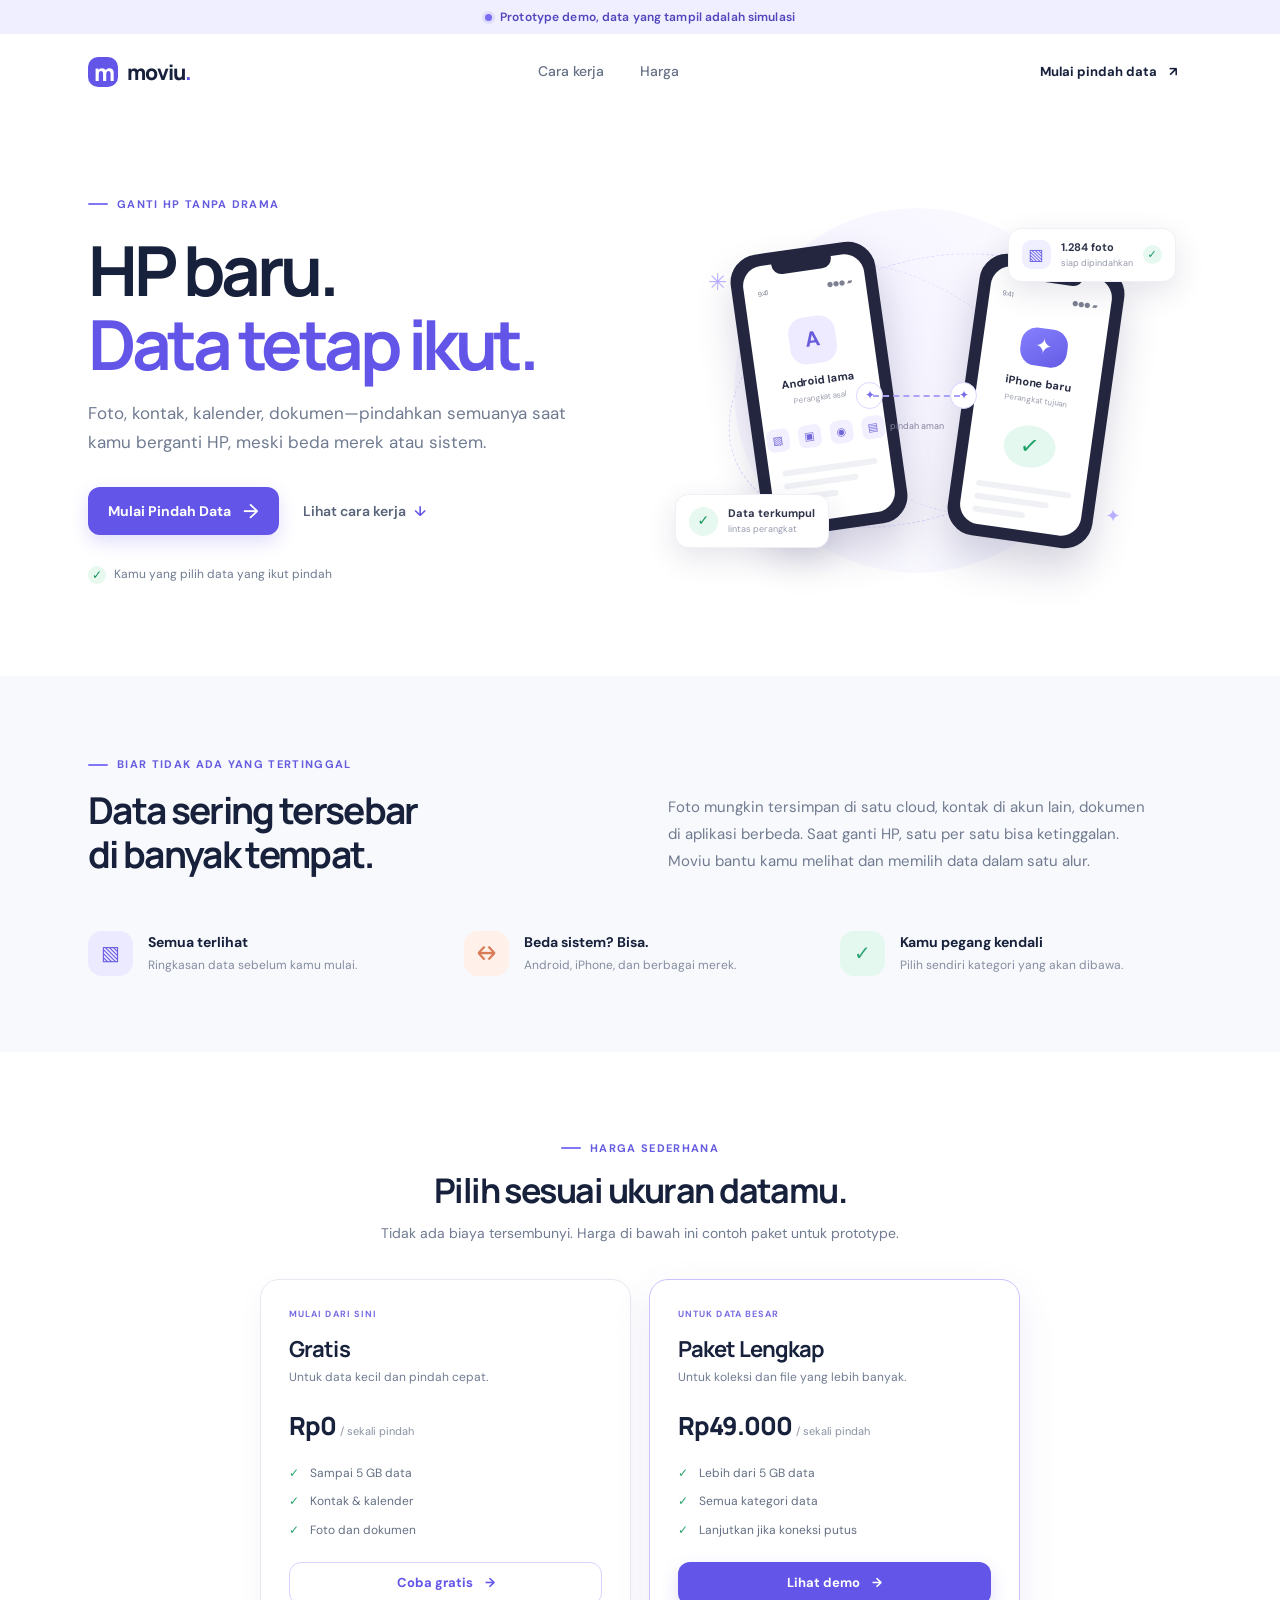
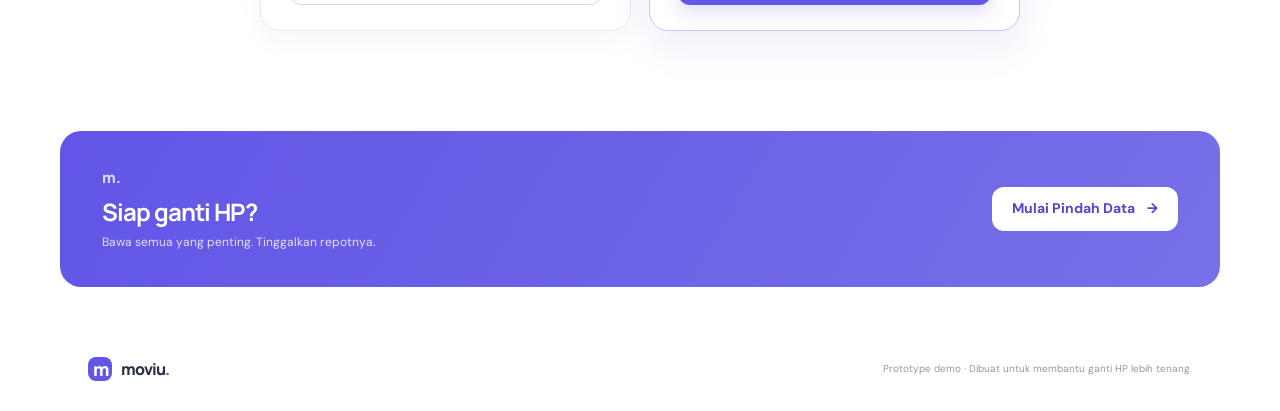
==== moviu/index.html @ 87e9af54 "feat: add Moviu prototype alongside SortSnap" ====
<!doctype html>
<html lang="id">
<head>
  <meta charset="utf-8">
  <meta name="viewport" content="width=device-width, initial-scale=1">
  <meta name="theme-color" content="#f7f8fc">
  <meta name="description" content="Moviu membantu memindahkan data saat kamu ganti HP, lintas merek dan sistem operasi.">
  <title>Moviu — Ganti HP, data ikut pindah</title>
  <link rel="preconnect" href="https://fonts.googleapis.com">
  <link rel="preconnect" href="https://fonts.gstatic.com" crossorigin>
  <link href="https://fonts.googleapis.com/css2?family=DM+Sans:wght@400;500;600;700&family=Manrope:wght@400;500;600;700;800&display=swap" rel="stylesheet">
  <link rel="stylesheet" href="style.css">
  <script src="script.js" defer></script>
</head>
<body>
  <div class="demo-banner"><span class="demo-dot" aria-hidden="true"></span> Prototype demo, data yang tampil adalah simulasi</div>
  <header class="site-header">
    <a class="brand" href="#beranda" aria-label="Moviu, ke beranda"><span class="brand-mark" aria-hidden="true">m</span><span>moviu<span class="brand-period">.</span></span></a>
    <nav class="main-nav" aria-label="Navigasi utama">
      <a href="#cara-kerja">Cara kerja</a>
      <a href="#harga">Harga</a>
    </nav>
    <a class="button button-small header-cta" href="#flow" data-start>Mulai pindah data <span aria-hidden="true">↗</span></a>
  </header>

  <main>
    <section class="hero section-wrap" id="beranda">
      <div class="hero-copy">
        <div class="eyebrow"><span class="eyebrow-line"></span> Ganti HP tanpa drama</div>
        <h1>HP baru.<br><span>Data tetap ikut.</span></h1>
        <p class="hero-description">Foto, kontak, kalender, dokumen—pindahkan semuanya saat kamu berganti HP, meski beda merek atau sistem.</p>
        <div class="hero-actions">
          <a class="button button-primary" href="#flow" data-start>Mulai Pindah Data <span class="arrow" aria-hidden="true">→</span></a>
          <a class="text-link" href="#cara-kerja">Lihat cara kerja <span aria-hidden="true">↓</span></a>
        </div>
        <div class="trust-note"><span class="check-mark" aria-hidden="true">✓</span> Kamu yang pilih data yang ikut pindah</div>
      </div>

      <div class="hero-art" aria-label="Ilustrasi proses pemindahan data antar HP">
        <div class="art-orbit orbit-one"></div><div class="art-orbit orbit-two"></div>
        <div class="floating-chip chip-top"><span class="chip-icon chip-purple">▧</span><span><b>1.284 foto</b><small>siap dipindahkan</small></span><span class="chip-check">✓</span></div>
        <div class="phone phone-old">
          <div class="phone-notch"></div><div class="phone-screen">
            <div class="screen-top"><span>9:41</span><span>●●● ▰</span></div>
            <div class="screen-avatar avatar-lilac">A</div><strong>Android lama</strong><small>Perangkat asal</small>
            <div class="mini-data"><span>▧</span><span>▣</span><span>◉</span><span>▤</span></div>
            <div class="mini-lines"><i></i><i></i><i></i></div>
          </div>
        </div>
        <div class="transfer-path"><span class="path-icon">✦</span><span class="path-line"></span><span class="path-icon">✦</span><small>pindah aman</small></div>
        <div class="phone phone-new">
          <div class="phone-notch"></div><div class="phone-screen">
            <div class="screen-top"><span>9:41</span><span>●●● ▰</span></div>
            <div class="screen-avatar avatar-blue">✦</div><strong>iPhone baru</strong><small>Perangkat tujuan</small>
            <div class="new-check">✓</div><div class="mini-lines"><i></i><i></i><i></i></div>
          </div>
        </div>
        <div class="floating-chip chip-bottom"><span class="round-success">✓</span><span><b>Data terkumpul</b><small>lintas perangkat</small></span></div>
        <span class="sparkle sparkle-a">✳</span><span class="sparkle sparkle-b">✦</span>
      </div>
    </section>

    <section class="problem-section" id="cara-kerja">
      <div class="section-wrap problem-grid">
        <div><div class="eyebrow"><span class="eyebrow-line"></span> Biar tidak ada yang tertinggal</div><h2>Data sering tersebar<br>di banyak tempat.</h2></div>
        <p>Foto mungkin tersimpan di satu cloud, kontak di akun lain, dokumen di aplikasi berbeda. Saat ganti HP, satu per satu bisa ketinggalan. Moviu bantu kamu melihat dan memilih data dalam satu alur.</p>
      </div>
      <div class="section-wrap feature-row">
        <article class="feature-item"><span class="feature-icon icon-purple">▧</span><div><h3>Semua terlihat</h3><p>Ringkasan data sebelum kamu mulai.</p></div></article>
        <article class="feature-item"><span class="feature-icon icon-peach">↔</span><div><h3>Beda sistem? Bisa.</h3><p>Android, iPhone, dan berbagai merek.</p></div></article>
        <article class="feature-item"><span class="feature-icon icon-mint">✓</span><div><h3>Kamu pegang kendali</h3><p>Pilih sendiri kategori yang akan dibawa.</p></div></article>
      </div>
    </section>

    <section class="pricing-section section-wrap" id="harga">
      <div class="pricing-heading"><div class="eyebrow"><span class="eyebrow-line"></span> Harga sederhana</div><h2>Pilih sesuai ukuran datamu.</h2><p>Tidak ada biaya tersembunyi. Harga di bawah ini contoh paket untuk prototype.</p></div>
      <div class="pricing-cards">
        <article class="price-card"><div class="plan-tag">MULAI DARI SINI</div><h3>Gratis</h3><p class="plan-description">Untuk data kecil dan pindah cepat.</p><div class="price-value">Rp0 <span>/ sekali pindah</span></div><ul><li><span>✓</span> Sampai 5 GB data</li><li><span>✓</span> Kontak & kalender</li><li><span>✓</span> Foto dan dokumen</li></ul><a class="button button-outline" href="#flow" data-start>Coba gratis <span>→</span></a></article>
        <article class="price-card featured-price"><div class="plan-tag">UNTUK DATA BESAR</div><h3>Paket Lengkap</h3><p class="plan-description">Untuk koleksi dan file yang lebih banyak.</p><div class="price-value">Rp49.000 <span>/ sekali pindah</span></div><ul><li><span>✓</span> Lebih dari 5 GB data</li><li><span>✓</span> Semua kategori data</li><li><span>✓</span> Lanjutkan jika koneksi putus</li></ul><a class="button button-primary" href="#flow" data-start>Lihat demo <span>→</span></a></article>
      </div>
    </section>

    <section class="flow-section" id="flow" hidden>
      <div class="section-wrap flow-wrap">
        <div class="flow-heading"><div class="eyebrow"><span class="eyebrow-line"></span> DEMO PINDAH DATA</div><h2>Ikuti langkahnya.</h2><p>Simulasi sederhana—tidak ada akun atau data asli yang diakses.</p></div>
        <div class="flow-card">
          <div class="stepper" aria-label="Langkah pemindahan">
            <div class="step-indicator active" data-step-indicator="1"><span>1</span><small>Perangkat</small></div><i></i>
            <div class="step-indicator" data-step-indicator="2"><span>2</span><small>Pindai</small></div><i></i>
            <div class="step-indicator" data-step-indicator="3"><span>3</span><small>Pilih data</small></div><i></i>
            <div class="step-indicator" data-step-indicator="4"><span>4</span><small>Pindahkan</small></div><i></i>
            <div class="step-indicator" data-step-indicator="5"><span>5</span><small>Selesai</small></div>
          </div>

          <section class="flow-step" data-step="1">
            <div class="step-title"><span class="step-kicker">LANGKAH 1 DARI 5</span><h3>Pilih perangkatmu</h3><p>Tentukan HP lama dan HP barumu. Merek dan sistemnya boleh berbeda.</p></div>
            <div class="device-grid">
              <label class="field-card"><span class="field-label">HP lama <span class="device-symbol">↗</span></span><select id="source-device"><option>Android</option><option>iPhone</option><option>Samsung</option><option>Xiaomi</option><option>OPPO</option><option>vivo</option></select><small>Perangkat asal</small></label>
              <div class="swap-mark" aria-hidden="true">→</div>
              <label class="field-card"><span class="field-label">HP baru <span class="device-symbol">↙</span></span><select id="target-device"><option>iPhone</option><option>Android</option><option>Samsung</option><option>Xiaomi</option><option>OPPO</option><option>vivo</option></select><small>Perangkat tujuan</small></label>
            </div>
            <div class="cloud-connect"><div class="cloud-icon" aria-hidden="true">☁</div><div class="cloud-copy"><strong>Hubungkan akun cloud lama</strong><span>Simulasi saja—tidak ada akun yang benar-benar dihubungkan.</span></div><button type="button" class="button button-outline" id="connect-cloud">Hubungkan akun</button></div>
            <div class="connection-status" id="connection-status" aria-live="polite">Belum terhubung</div>
            <div class="step-actions"><span class="privacy-note">🔒 Demo ini tidak meminta kata sandi.</span><button type="button" class="button button-primary" id="to-scan" disabled>Lanjutkan <span>→</span></button></div>
          </section>

          <section class="flow-step" data-step="2" hidden>
            <div class="step-title"><span class="step-kicker">LANGKAH 2 DARI 5</span><h3>Ini yang kami temukan</h3><p>Contoh ringkasan data dari <strong id="scan-source">HP lama</strong>.</p></div>
            <div class="scan-grid" id="scan-grid"></div>
            <div class="scan-note"><span>✦</span> Hasil pindai ini adalah data dummy untuk demo.</div>
            <div class="step-actions"><button type="button" class="button button-quiet" data-back="1">← Kembali</button><button type="button" class="button button-primary" data-next="3">Pilih data <span>→</span></button></div>
          </section>

          <section class="flow-step" data-step="3" hidden>
            <div class="step-title"><span class="step-kicker">LANGKAH 3 DARI 5</span><h3>Pilih yang mau ikut</h3><p>Beri tanda centang pada data yang ingin dipindahkan.</p></div>
            <div class="selection-list" id="selection-list"></div>
            <div class="selection-summary"><span>Perkiraan ukuran</span><strong id="selected-size">0 GB</strong></div>
            <div class="step-actions"><button type="button" class="button button-quiet" data-back="2">← Kembali</button><button type="button" class="button button-primary" id="start-transfer" disabled>Pindahkan <span>→</span></button></div>
          </section>

          <section class="flow-step" data-step="4" hidden>
            <div class="step-title"><span class="step-kicker">LANGKAH 4 DARI 5</span><h3 id="transfer-heading">Data sedang dipindahkan</h3><p id="transfer-caption">Tetap di halaman ini selama proses demo.</p></div>
            <div class="overall-progress"><div class="progress-label"><span>Progres keseluruhan</span><strong id="progress-number">0%</strong></div><div class="progress-track"><span id="overall-bar"></span></div></div>
            <div class="category-progress" id="category-progress"></div>
            <div class="connection-lost" id="connection-lost" hidden><div class="lost-icon">↯</div><div><strong>Koneksi terputus sebentar.</strong><p>Progresmu tersimpan. Lanjutkan dari 60%, bukan dari awal.</p></div><button type="button" class="button button-primary" id="resume-transfer">Lanjutkan dari titik terakhir <span>→</span></button></div>
            <div class="step-actions transfer-actions"><span class="privacy-note" id="transfer-status">Menyalin data demo…</span></div>
          </section>

          <section class="flow-step" data-step="5" hidden>
            <div class="complete-icon" aria-hidden="true">✓</div><div class="step-title result-title"><span class="step-kicker">LANGKAH 5 DARI 5</span><h3>Pemindahan selesai</h3><p>Ini laporan simulasi pemindahan datamu.</p></div>
            <div class="result-summary" id="result-summary"></div>
            <div class="result-disclaimer">Hasil berhasil dan gagal di bawah ini adalah contoh untuk prototype, bukan hasil pemindahan nyata.</div>
            <div class="step-actions"><button type="button" class="button button-quiet" id="back-home">← Kembali ke beranda</button><button type="button" class="button button-primary" id="transfer-again">Pindah lagi <span>↻</span></button></div>
          </section>
        </div>
      </div>
    </section>

    <section class="closing-cta section-wrap"><div><span class="closing-mark">m.</span><h2>Siap ganti HP?</h2><p>Bawa semua yang penting. Tinggalkan repotnya.</p></div><a class="button button-white" href="#flow" data-start>Mulai Pindah Data <span>→</span></a></section>
  </main>
  <footer class="site-footer section-wrap"><a class="brand" href="#beranda"><span class="brand-mark">m</span><span>moviu<span class="brand-period">.</span></span></a><span>Prototype demo · Dibuat untuk membantu ganti HP lebih tenang.</span></footer>
</body>
</html>
---- moviu/style.css ----
@import url('https://fonts.googleapis.com/css2?family=DM+Sans:wght@400;500;600;700&family=Manrope:wght@400;500;600;700;800&display=swap');
:root{--ink:#17213b;--muted:#707b91;--purple:#6255e7;--purple-dark:#4f43cb;--purple-soft:#f0efff;--line:#e7e9f1;--paper:#fff;--bg:#f8f9fc;--mint:#daf4e9;--shadow:0 18px 52px rgba(38,43,89,.09);--radius:22px}*{box-sizing:border-box}html{overflow-x:hidden;scroll-behavior:smooth}body{overflow-x:hidden;margin:0;background:var(--paper);color:var(--ink);font-family:'DM Sans',system-ui,-apple-system,'Segoe UI',sans-serif;font-size:15px;line-height:1.55}a{color:inherit;text-decoration:none}button,select{font:inherit}button{cursor:pointer}.demo-banner{height:34px;display:flex;align-items:center;justify-content:center;gap:8px;background:#f0efff;color:#5145bc;font-size:12px;font-weight:600;letter-spacing:.01em}.demo-dot{width:7px;height:7px;border-radius:50%;background:#796bf1;box-shadow:0 0 0 3px rgba(98,85,231,.12)}.site-header{height:76px;max-width:1160px;margin:auto;padding:0 28px;display:flex;align-items:center;justify-content:space-between}.brand{display:inline-flex;align-items:center;gap:9px;font-family:Manrope,sans-serif;font-size:21px;line-height:1;font-weight:800;letter-spacing:-1px}.brand-mark{width:30px;height:30px;border-radius:10px;background:var(--purple);display:grid;place-items:center;color:white;font-size:23px;font-weight:800;letter-spacing:-2px}.brand-period{color:var(--purple)}.main-nav{display:flex;gap:36px;align-items:center;color:#667187;font-size:14px;font-weight:500}.main-nav a:hover,.text-link:hover{color:var(--purple)}.button{border:0;border-radius:12px;min-height:48px;padding:0 20px;display:inline-flex;align-items:center;justify-content:center;gap:12px;font-size:14px;font-weight:700;transition:transform .18s ease,background .18s ease,box-shadow .18s ease}.button:hover{transform:translateY(-2px)}.button-primary{background:var(--purple);color:#fff;box-shadow:0 7px 18px rgba(98,85,231,.2)}.button-primary:hover{background:var(--purple-dark)}.button-primary:disabled{background:#c8c8d5;box-shadow:none;cursor:not-allowed;transform:none}.button-small{min-height:40px;padding:0 15px;font-size:13px;border-radius:10px}.button-outline{background:#fff;color:var(--purple);border:1px solid #d8d4ff}.button-outline:hover{background:#f8f7ff}.button-quiet{background:#f4f5f9;color:#59647a}.button-white{background:#fff;color:#5145cb}.button-white:hover{box-shadow:0 8px 20px rgba(26,20,87,.15)}.section-wrap{max-width:1160px;margin-left:auto;margin-right:auto;padding-left:28px;padding-right:28px}.hero{min-height:560px;padding-top:80px;padding-bottom:86px;display:grid;grid-template-columns:1fr 1.05fr;align-items:center;gap:30px}.eyebrow{display:flex;align-items:center;gap:9px;color:#665ce0;font-size:11px;font-weight:700;letter-spacing:.12em;text-transform:uppercase}.eyebrow-line{height:2px;width:20px;background:#8176f4;border-radius:2px}.hero h1{margin:20px 0 17px;font-family:Manrope,sans-serif;font-weight:700;font-size:clamp(46px,6vw,69px);line-height:1.08;letter-spacing:-.065em}.hero h1 span{color:var(--purple)}.hero-description{max-width:480px;color:var(--muted);font-size:17px;line-height:1.72;margin:0}.hero-actions{display:flex;align-items:center;gap:24px;margin-top:30px}.arrow{font-size:20px;font-weight:500}.text-link{color:#59647a;font-size:14px;font-weight:600}.text-link span{margin-left:5px;color:var(--purple)}.trust-note{margin-top:30px;color:#707b91;font-size:12px;display:flex;align-items:center;gap:8px}.check-mark{width:18px;height:18px;display:grid;place-items:center;border-radius:50%;background:#e7f8ef;color:#19925a;font-size:12px;font-weight:700}.hero-art{height:400px;position:relative;display:flex;align-items:center;justify-content:center;isolation:isolate}.hero-art:before{content:'';position:absolute;width:365px;height:365px;border-radius:50%;background:radial-gradient(circle at 35% 35%,#f4f2ff,#fbfaff 60%,#f2f4ff);z-index:-2}.art-orbit{position:absolute;border:1px dashed #ddd9ff;border-radius:50%;z-index:-1}.orbit-one{width:390px;height:255px;transform:rotate(-20deg)}.orbit-two{width:330px;height:200px;transform:rotate(36deg);border-color:#e7e2ff}.phone{position:absolute;width:146px;height:284px;padding:8px;border:4px solid #23263e;border-radius:28px;background:#23263e;box-shadow:0 22px 40px rgba(44,42,95,.2)}.phone-old{left:19%;top:57px;transform:rotate(-8deg)}.phone-new{right:15%;top:69px;transform:rotate(8deg)}.phone-notch{position:absolute;z-index:2;top:5px;left:50%;transform:translateX(-50%);width:60px;height:14px;background:#23263e;border-radius:0 0 10px 10px}.phone-screen{height:100%;border-radius:20px;background:#fff;overflow:hidden;display:flex;flex-direction:column;align-items:center;padding:23px 13px 12px}.screen-top{width:100%;display:flex;justify-content:space-between;font-size:7px;color:#7c8091;margin-bottom:23px}.screen-avatar{width:47px;height:47px;border-radius:16px;display:grid;place-items:center;margin-bottom:9px;font-size:21px;font-weight:700}.avatar-lilac{color:#695cdb;background:#eeeaff}.avatar-blue{color:#fff;background:linear-gradient(145deg,#8780ff,#645be4)}.phone-screen strong{font-size:11px;color:#282c43}.phone-screen small{color:#9a9eac;font-size:8px;margin-top:2px}.mini-data{display:flex;gap:9px;margin-top:20px}.mini-data span{height:23px;width:23px;border-radius:7px;background:#f2f0ff;color:#7167db;display:grid;place-items:center;font-size:11px}.mini-lines{width:100%;margin-top:19px;display:grid;gap:7px}.mini-lines i{height:6px;border-radius:5px;background:#f0f1f5}.mini-lines i:nth-child(2){width:78%}.mini-lines i:nth-child(3){width:55%}.new-check{margin-top:20px;width:52px;height:52px;display:grid;place-items:center;border-radius:50%;background:#e5f8ef;color:#1fa36c;font-size:23px}.transfer-path{position:absolute;z-index:1;left:39%;top:192px;width:22%;display:flex;align-items:center;justify-content:space-between;color:#786de7}.path-icon{width:27px;height:27px;border:1px solid #dad6ff;border-radius:50%;display:grid;place-items:center;background:#fff;font-size:12px}.path-line{position:absolute;left:17px;right:17px;top:13px;border-top:2px dashed #a9a1f4}.transfer-path small{position:absolute;top:38px;left:50%;transform:translateX(-50%);white-space:nowrap;color:#85809f;font-size:9px}.floating-chip{position:absolute;z-index:3;display:flex;align-items:center;gap:10px;background:#fff;border:1px solid #f0eff6;padding:10px 13px;border-radius:13px;box-shadow:0 10px 30px rgba(41,41,89,.12)}.floating-chip b,.floating-chip small{display:block}.floating-chip b{font-size:11px;color:#30344b}.floating-chip small{font-size:9px;color:#969bad;margin-top:1px}.chip-top{right:3%;top:38px}.chip-bottom{left:6%;bottom:42px}.chip-icon{width:29px;height:29px;border-radius:9px;display:grid;place-items:center;font-size:16px}.chip-purple{background:#f0efff;color:#695ee4}.chip-check,.round-success{width:19px;height:19px;border-radius:50%;background:#e6f8ef;color:#16965b;display:grid;place-items:center;font-size:11px;font-weight:700}.round-success{width:29px;height:29px;font-size:14px}.sparkle{position:absolute;color:#b7afff}.sparkle-a{top:75px;left:12%;font-size:23px}.sparkle-b{right:13%;bottom:59px;font-size:18px}.problem-section{background:#f8f9fc;padding:80px 0 76px}.problem-grid{display:grid;grid-template-columns:1fr 1fr;align-items:end;gap:55px}.problem-grid h2,.pricing-heading h2,.flow-heading h2{font-family:Manrope,sans-serif;font-size:37px;line-height:1.2;letter-spacing:-.045em;margin:15px 0 0}.problem-grid>p{max-width:485px;margin:0 0 2px;color:var(--muted);font-size:15px;line-height:1.8}.feature-row{display:grid;grid-template-columns:repeat(3,1fr);gap:24px;margin-top:54px}.feature-item{display:flex;align-items:center;gap:15px}.feature-icon{width:45px;height:45px;flex:0 0 45px;border-radius:14px;display:grid;place-items:center;font-size:20px;font-weight:700}.icon-purple{background:#eceaff;color:#6a5de1}.icon-peach{background:#fff0e9;color:#d77c56}.icon-mint{background:#e4f8ef;color:#31a575}.feature-item h3{font-size:14px;margin:0 0 3px}.feature-item p{font-size:12px;color:#848da0;margin:0}.pricing-section{padding-top:88px;padding-bottom:100px}.pricing-heading{text-align:center}.pricing-heading .eyebrow{justify-content:center}.pricing-heading h2{font-size:34px;margin-top:13px}.pricing-heading>p{margin:12px 0 0;color:var(--muted);font-size:14px}.pricing-cards{max-width:760px;margin:35px auto 0;display:grid;grid-template-columns:1fr 1fr;gap:18px}.price-card{position:relative;padding:28px 28px 25px;border:1px solid var(--line);border-radius:19px;background:#fff;box-shadow:0 9px 28px rgba(34,39,83,.04)}.featured-price{border-color:#c9c4ff;box-shadow:0 15px 38px rgba(88,79,199,.1)}.plan-tag{font-size:9px;letter-spacing:.12em;font-weight:700;color:#776de2}.price-card h3{font-family:Manrope,sans-serif;font-size:22px;margin:10px 0 2px;letter-spacing:-.04em}.plan-description{margin:0;color:var(--muted);font-size:12px}.price-value{font-family:Manrope,sans-serif;font-size:25px;font-weight:800;letter-spacing:-.04em;margin-top:20px}.price-value span{font-family:'DM Sans',sans-serif;font-size:11px;font-weight:400;letter-spacing:0;color:#8a92a3}.price-card ul{list-style:none;margin:18px 0 22px;padding:0;display:grid;gap:10px;color:#646f83;font-size:12px}.price-card li span{color:#28a46d;font-weight:700;margin-right:8px}.price-card .button{width:100%;min-height:43px;font-size:13px}.flow-section{background:linear-gradient(180deg,#f7f7ff 0%,#f9fafe 100%);padding:84px 0 92px;scroll-margin-top:25px}.flow-wrap{max-width:930px}.flow-heading{text-align:center;margin-bottom:28px}.flow-heading .eyebrow{justify-content:center}.flow-heading h2{font-size:34px;margin-top:11px}.flow-heading>p{color:var(--muted);font-size:13px;margin:7px 0 0}.flow-card{background:#fff;border:1px solid #ececf4;border-radius:22px;box-shadow:var(--shadow);overflow:hidden}.stepper{display:flex;align-items:center;justify-content:center;padding:25px 35px 23px;border-bottom:1px solid #eff0f5}.step-indicator{display:flex;align-items:center;gap:8px;color:#9ba2b1;white-space:nowrap}.step-indicator>span{width:28px;height:28px;border:1px solid #e0e2ea;border-radius:50%;display:grid;place-items:center;font-size:11px;font-weight:700;background:#fff}.step-indicator small{font-size:10px;font-weight:600}.step-indicator.active{color:#5146cf}.step-indicator.active>span{color:#fff;background:var(--purple);border-color:var(--purple)}.step-indicator.done>span{background:#e8f8ef;border-color:#d0f0df;color:#178f5b}.stepper>i{width:40px;height:1px;background:#e7e8ef;margin:0 12px}.flow-step{padding:34px 42px 37px}.flow-step[hidden],.flow-section[hidden]{display:none!important}.step-title{text-align:center}.step-kicker{font-size:9px;font-weight:700;letter-spacing:.13em;color:#8278e9}.step-title h3{font-family:Manrope,sans-serif;font-size:24px;letter-spacing:-.04em;margin:7px 0 5px}.step-title p{color:var(--muted);font-size:12px;margin:0}.step-title p strong{color:#4d566a}.device-grid{max-width:600px;margin:28px auto 20px;display:grid;grid-template-columns:1fr 35px 1fr;align-items:center;gap:12px}.field-card{padding:16px 17px 13px;border:1px solid #e8e9f1;border-radius:14px;background:#fff}.field-label{display:flex;justify-content:space-between;color:#788296;font-size:10px;font-weight:700}.device-symbol{color:#7368e3;font-size:14px}.field-card select{display:block;width:100%;margin-top:8px;border:0;background:transparent;color:#242b42;font-size:16px;font-weight:700;outline:0}.field-card small{display:block;margin-top:5px;color:#a0a5b3;font-size:10px}.swap-mark{width:32px;height:32px;border:1px solid #e6e3ff;border-radius:50%;display:grid;place-items:center;color:#7065df;background:#f8f7ff}.cloud-connect{max-width:600px;margin:0 auto;padding:14px 16px;display:flex;align-items:center;gap:13px;border:1px solid #ececf3;border-radius:13px;background:#fafbfe}.cloud-icon{width:37px;height:37px;display:grid;place-items:center;border-radius:11px;background:#efefff;color:#6d62e1;font-size:19px}.cloud-copy{flex:1;display:grid;gap:2px}.cloud-copy strong{font-size:12px}.cloud-copy span{font-size:10px;color:#8b93a3}.cloud-connect .button{min-height:36px;padding:0 12px;font-size:11px}.connection-status{max-width:600px;margin:9px auto 0;min-height:16px;text-align:right;color:#9098a8;font-size:10px}.connection-status.connected{color:#188b59}.step-actions{display:flex;align-items:center;justify-content:space-between;gap:12px;margin-top:25px;padding-top:20px;border-top:1px solid #f0f1f5}.step-actions .button{min-height:43px;font-size:12px}.privacy-note{font-size:10px;color:#8e96a6}.scan-grid{max-width:650px;margin:25px auto 0;display:grid;grid-template-columns:repeat(5,1fr);gap:10px}.scan-card{padding:15px 12px 13px;border:1px solid #ececf3;border-radius:13px;text-align:center;background:#fff}.scan-icon{width:36px;height:36px;margin:0 auto 8px;display:grid;place-items:center;border-radius:11px;background:#f0efff;color:#685de0;font-size:17px}.scan-card:nth-child(2) .scan-icon{background:#fff1eb;color:#dc805e}.scan-card:nth-child(3) .scan-icon{background:#e9f8f1;color:#34a578}.scan-card:nth-child(4) .scan-icon{background:#fff7e6;color:#c99432}.scan-card:nth-child(5) .scan-icon{background:#eef5ff;color:#5d8bd5}.scan-card strong{display:block;font-family:Manrope,sans-serif;font-size:18px;letter-spacing:-.04em}.scan-card span:last-child{display:block;color:#8e96a5;font-size:10px;margin-top:2px}.scan-note{max-width:650px;margin:15px auto 0;padding:11px 13px;border-radius:10px;background:#f8f7ff;color:#79758f;font-size:10px}.scan-note span{color:#7369dc;margin-right:7px}.selection-list{max-width:650px;margin:24px auto 0;display:grid;gap:8px}.selection-row{display:flex;align-items:center;gap:12px;padding:11px 14px;border:1px solid #ececf3;border-radius:12px;cursor:pointer;transition:border-color .15s,background .15s}.selection-row:has(input:checked){border-color:#d7d3ff;background:#fbfaff}.selection-row input{width:16px;height:16px;accent-color:#6559e6}.selection-icon{width:34px;height:34px;border-radius:10px;background:#f0efff;display:grid;place-items:center;color:#6d63dd}.selection-row:nth-child(2) .selection-icon{background:#fff1eb;color:#d97b5c}.selection-row:nth-child(3) .selection-icon{background:#e9f8f1;color:#34a578}.selection-row:nth-child(4) .selection-icon{background:#fff7e6;color:#be9139}.selection-row:nth-child(5) .selection-icon{background:#eef5ff;color:#5d8bd5}.selection-name{flex:1}.selection-name strong{display:block;font-size:12px}.selection-name small{display:block;margin-top:1px;color:#939bab;font-size:10px}.selection-count{font-size:11px;color:#758095}.selection-summary{max-width:650px;margin:12px auto 0;display:flex;justify-content:space-between;color:#828a9b;font-size:11px}.selection-summary strong{color:#4e45c2}.overall-progress{max-width:650px;margin:25px auto 22px}.progress-label{display:flex;align-items:center;justify-content:space-between;margin-bottom:8px;font-size:11px;color:#768095}.progress-label strong{font-size:12px;color:#5b51d3}.progress-track{height:9px;background:#f0f0f6;border-radius:9px;overflow:hidden}.progress-track span,.category-track span{display:block;height:100%;width:0;border-radius:inherit;background:linear-gradient(90deg,#8176ef,#5d51dc);transition:width .22s ease}.category-progress{max-width:650px;margin:0 auto;display:grid;gap:12px}.category-line{display:grid;grid-template-columns:105px 1fr 42px;align-items:center;gap:12px;font-size:10px;color:#7f889a}.category-track{height:5px;border-radius:5px;background:#f0f0f6;overflow:hidden}.category-track span{background:#8b82ec}.category-line em{text-align:right;font-style:normal;color:#8e96a6}.connection-lost{max-width:650px;margin:24px auto 0;padding:14px;display:grid;grid-template-columns:35px 1fr auto;align-items:center;gap:11px;border:1px solid #f3dfc2;background:#fffaf1;border-radius:13px}.connection-lost[hidden]{display:none}.lost-icon{width:32px;height:32px;border-radius:10px;display:grid;place-items:center;background:#fff0d7;color:#c08424;font-size:18px}.connection-lost strong{font-size:11px}.connection-lost p{margin:2px 0 0;color:#8a806e;font-size:10px}.connection-lost .button{min-height:37px;padding:0 11px;font-size:10px;white-space:nowrap}.transfer-actions{max-width:650px;margin-left:auto;margin-right:auto}.complete-icon{width:58px;height:58px;display:grid;place-items:center;margin:2px auto 15px;border-radius:20px;background:#e7f8ef;color:#229a65;font-size:28px;font-weight:700}.result-title{margin-bottom:22px}.result-summary{max-width:650px;margin:0 auto;display:grid;gap:8px}.result-row{display:grid;grid-template-columns:1fr auto;align-items:center;gap:12px;padding:13px 15px;border:1px solid #ececf3;border-radius:12px}.result-row strong{font-size:12px}.result-row small{display:block;margin-top:2px;color:#939aaa;font-size:10px}.result-status{font-size:10px;font-weight:700;padding:5px 9px;border-radius:20px;white-space:nowrap}.result-status.success{color:#178c5a;background:#e8f8ef}.result-status.partial{color:#a47722;background:#fff5e1}.result-disclaimer{max-width:650px;margin:13px auto 0;color:#969cab;font-size:10px}.closing-cta{margin-top:0;margin-bottom:70px;padding:35px 42px;border-radius:21px;background:linear-gradient(120deg,#6255e7,#7770e7);color:#fff;display:flex;align-items:center;justify-content:space-between}.closing-mark{font-family:Manrope,sans-serif;font-size:15px;font-weight:800;opacity:.8}.closing-cta h2{font-family:Manrope,sans-serif;font-size:24px;letter-spacing:-.04em;margin:3px 0}.closing-cta p{margin:0;color:#e3e1ff;font-size:12px}.closing-cta .button{min-height:44px}.site-footer{padding-top:0;padding-bottom:30px;display:flex;align-items:center;justify-content:space-between;color:#9198a8;font-size:10px}.site-footer .brand{font-size:16px;color:#29304a}.site-footer .brand-mark{width:24px;height:24px;border-radius:8px;font-size:18px}
@media(max-width:800px){.hero{grid-template-columns:1fr;gap:12px;padding-top:63px;padding-bottom:45px}.hero-copy{text-align:center}.hero-copy .eyebrow,.hero-actions,.trust-note{justify-content:center}.hero-description{margin:0 auto}.hero-art{max-width:540px;width:100%;margin:8px auto 0;height:370px}.phone-old{left:22%}.phone-new{right:18%}.chip-top{right:5%}.chip-bottom{left:9%}.problem-grid{grid-template-columns:1fr;gap:18px}.problem-grid>p{max-width:620px}.feature-row{gap:15px}.feature-item{align-items:flex-start;gap:11px}.feature-item p{font-size:11px}.stepper{padding:22px 20px}.stepper>i{width:22px;margin:0 7px}.step-indicator{gap:5px}.flow-step{padding:30px 25px}.closing-cta{margin-left:28px;margin-right:28px}}
@media(max-width:560px){.demo-banner{font-size:10px}.site-header{height:66px;padding:0 19px}.main-nav{display:none}.brand{font-size:19px}.header-cta{min-height:37px;font-size:11px;padding:0 11px}.section-wrap{padding-left:20px;padding-right:20px}.hero{padding-top:50px;min-height:0}.hero h1{font-size:47px}.hero-description{font-size:15px}.hero-actions{flex-direction:column;gap:14px}.hero-art{height:320px;transform:scale(.88);transform-origin:top center;margin-bottom:-28px}.phone{width:129px;height:253px}.phone-old{left:20%;top:45px}.phone-new{right:16%;top:54px}.chip-top{top:24px;right:-1%}.chip-bottom{bottom:28px;left:0}.transfer-path{top:169px}.problem-section{padding:60px 0}.problem-grid h2{font-size:31px}.feature-row{grid-template-columns:1fr;gap:22px;margin-top:34px}.feature-item{align-items:center}.feature-item p{font-size:12px}.pricing-section{padding-top:63px;padding-bottom:68px}.pricing-heading h2,.flow-heading h2{font-size:28px}.pricing-heading>p{font-size:12px}.pricing-cards{grid-template-columns:1fr;max-width:390px}.price-card{padding:24px}.flow-section{padding:60px 0}.flow-card{border-radius:17px}.stepper{justify-content:space-between;padding:18px 12px}.step-indicator{flex-direction:column;gap:4px}.step-indicator small{font-size:8px}.step-indicator>span{width:26px;height:26px}.stepper>i{flex:1;width:auto;margin:0 5px}.flow-step{padding:25px 17px}.step-title h3{font-size:21px}.device-grid{grid-template-columns:1fr 28px 1fr;gap:6px;margin-top:22px}.field-card{padding:13px 10px}.field-card select{font-size:13px}.swap-mark{width:27px;height:27px;font-size:12px}.cloud-connect{padding:12px 10px;gap:9px}.cloud-copy strong{font-size:10px}.cloud-copy span{font-size:9px;line-height:1.3}.cloud-connect .button{padding:0 8px;min-height:33px;font-size:9px}.privacy-note{font-size:9px}.step-actions{margin-top:20px;padding-top:16px}.step-actions .button{min-height:40px;padding:0 13px;font-size:11px}.scan-grid{grid-template-columns:repeat(2,1fr)}.scan-card:last-child{grid-column:1/-1}.selection-row{gap:9px;padding:9px}.selection-count{font-size:10px}.connection-lost{grid-template-columns:34px 1fr;gap:9px;padding:12px}.connection-lost .button{grid-column:1/-1;width:100%}.category-line{grid-template-columns:75px 1fr 35px;gap:8px}.step-actions.transfer-actions{justify-content:flex-start}.closing-cta{margin:0 20px 50px;padding:25px 21px;align-items:flex-start;flex-direction:column;gap:20px}.closing-cta h2{font-size:22px}.site-footer{align-items:flex-start;gap:12px;flex-direction:column;padding-bottom:24px}.site-footer>span{font-size:9px}}
@media(prefers-reduced-motion:reduce){*,*::before,*::after{scroll-behavior:auto!important;transition:none!important;animation:none!important}}
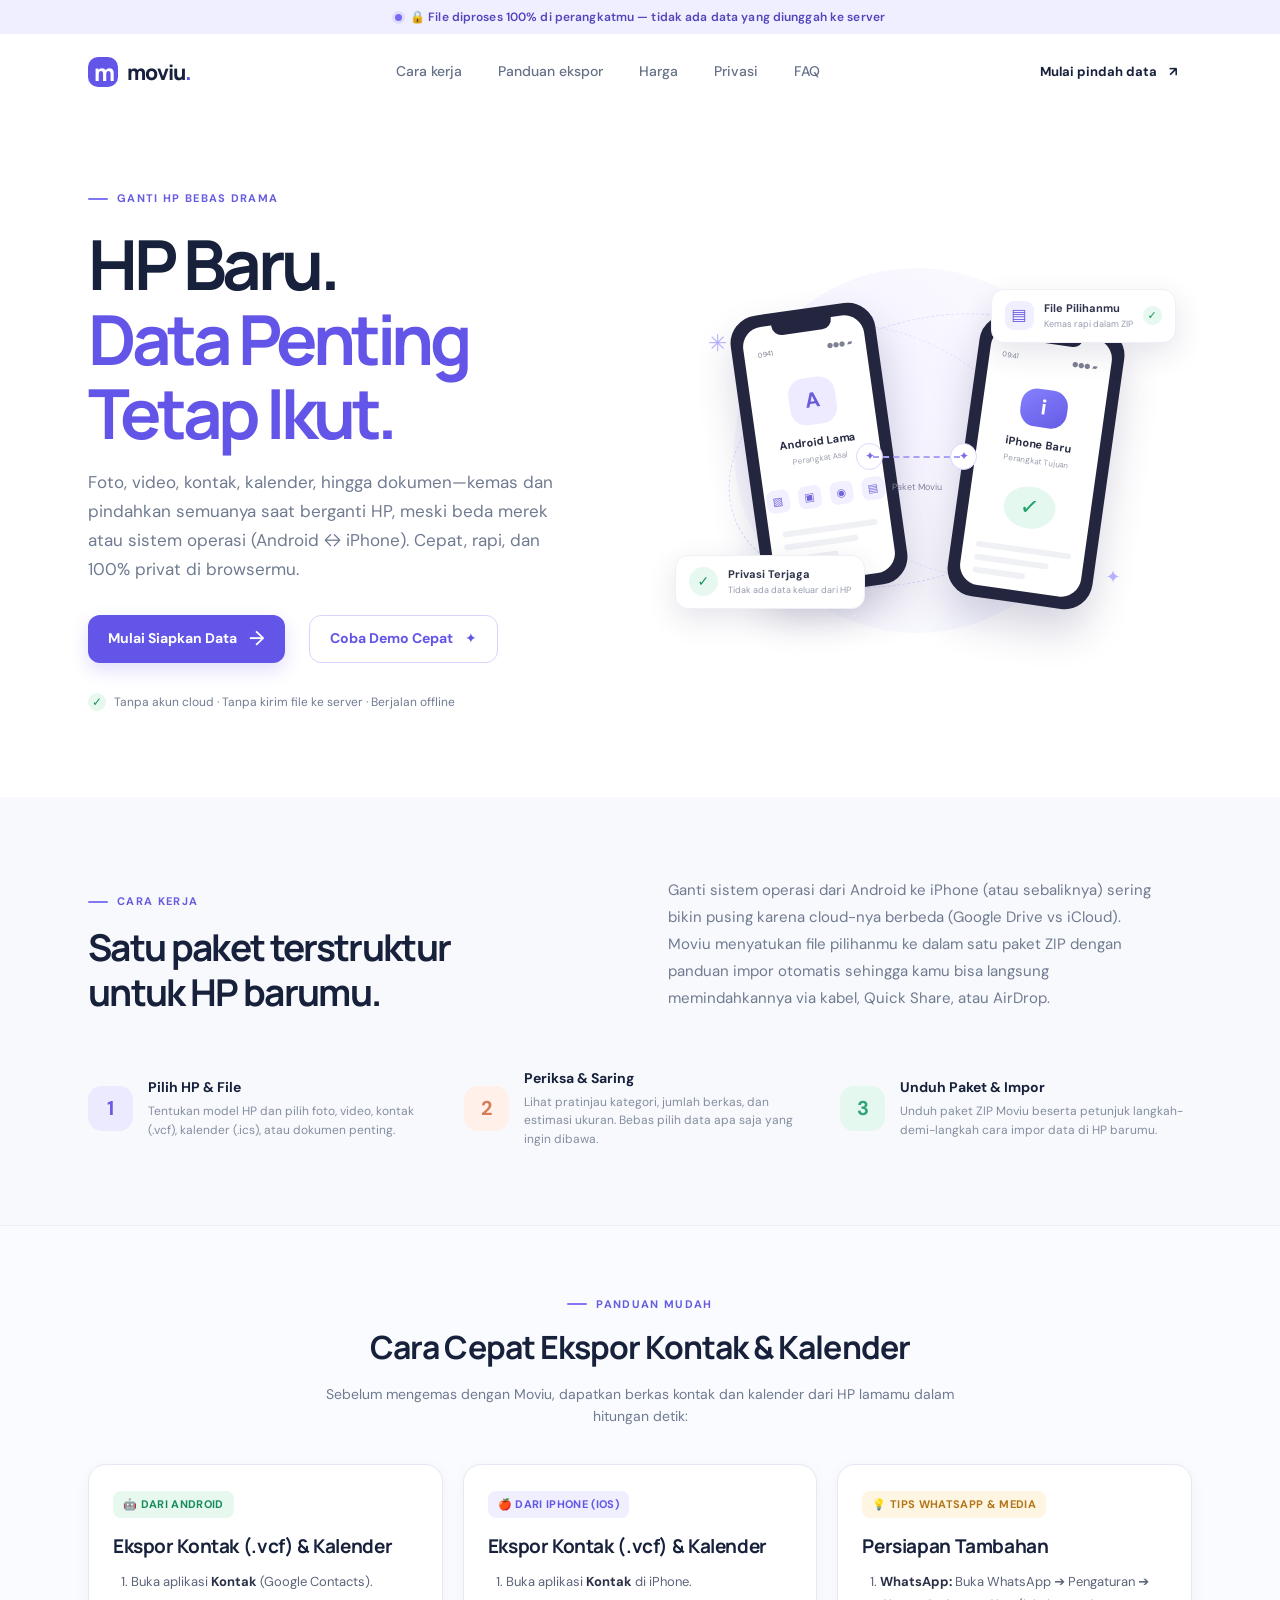
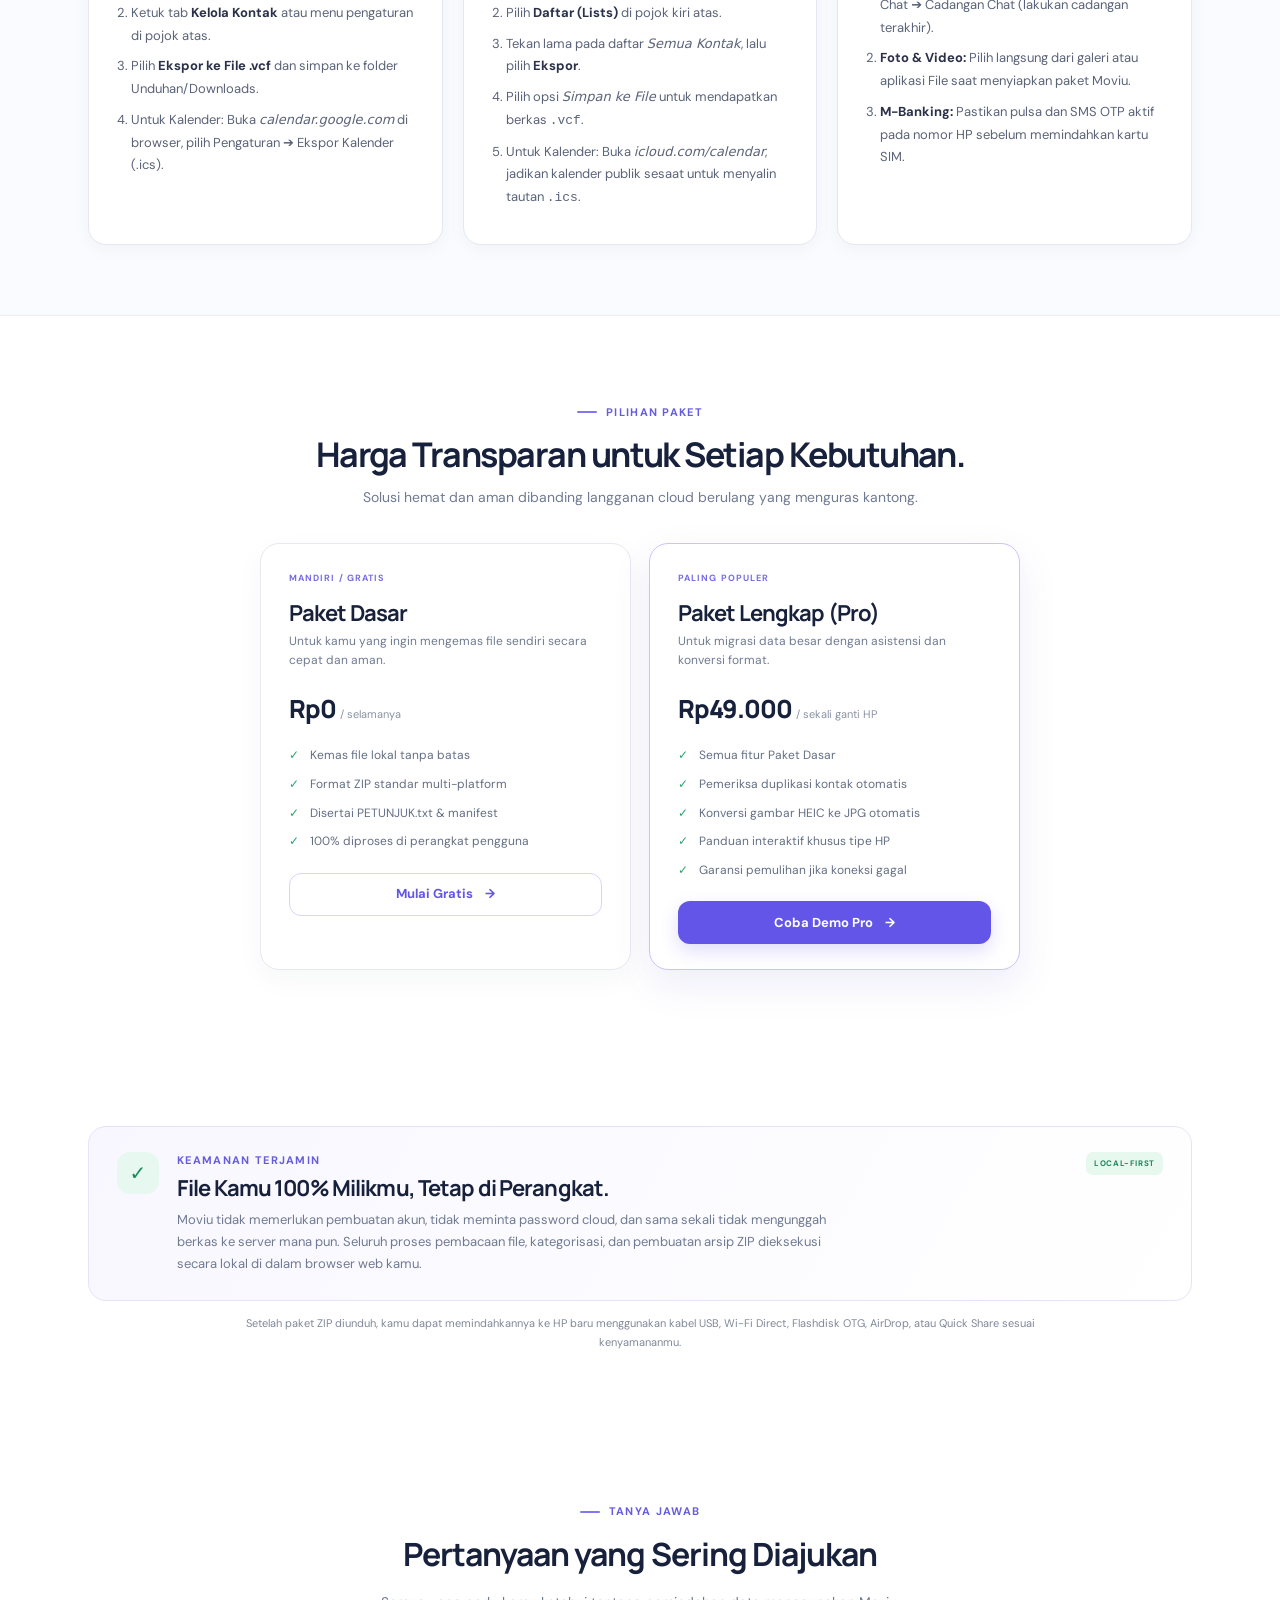
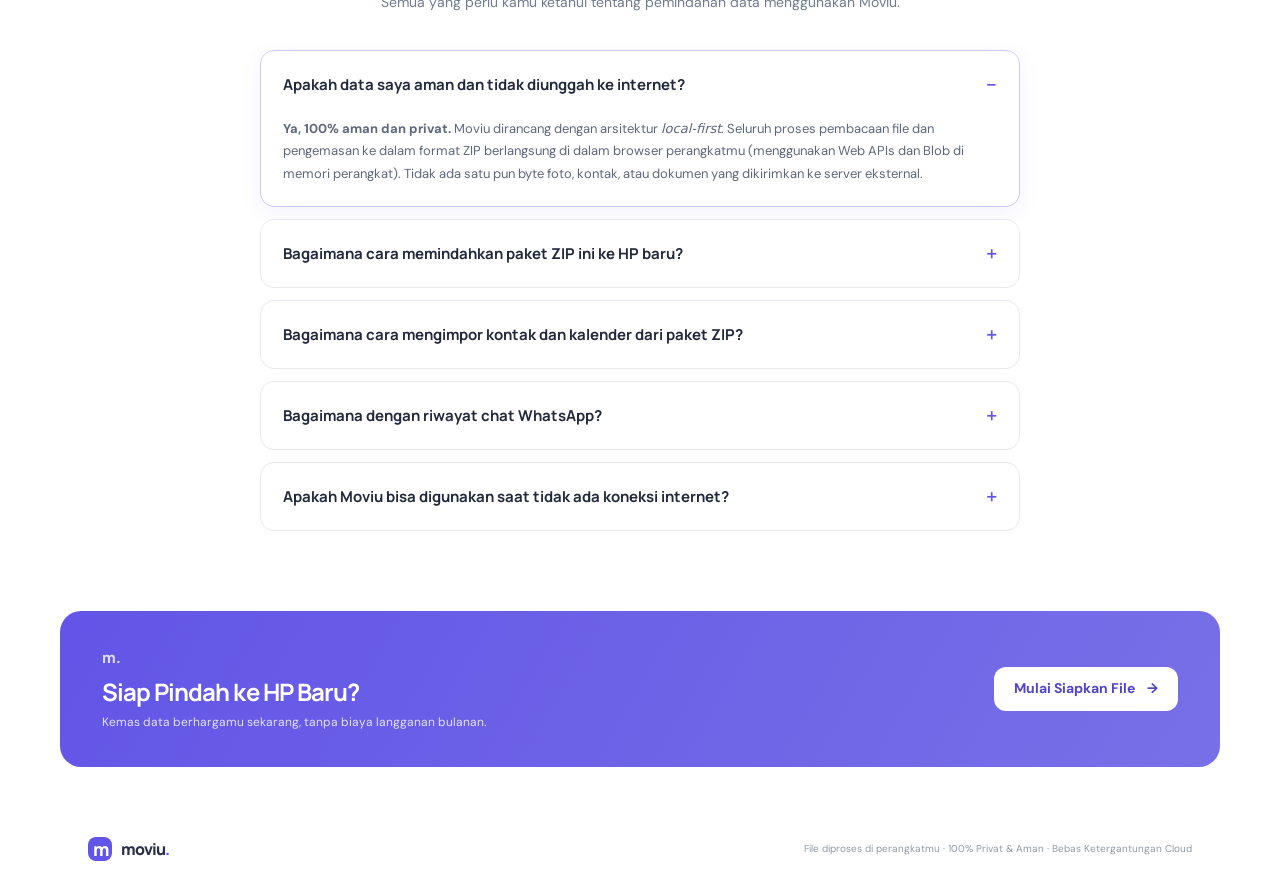
==== commit 8973becd: "feat(moviu): enhance dual-mode UI, export guide, pricing, FAQ, and PWA manifest" ====
--- a/moviu/index.html
+++ b/moviu/index.html
@@ -3,141 +3,548 @@
 <head>
   <meta charset="utf-8">
   <meta name="viewport" content="width=device-width, initial-scale=1">
-  <meta name="theme-color" content="#f7f8fc">
-  <meta name="description" content="Moviu membantu memindahkan data saat kamu ganti HP, lintas merek dan sistem operasi.">
-  <title>Moviu — Ganti HP, data ikut pindah</title>
+  <meta name="theme-color" content="#6255e7">
+  <meta name="description" content="Moviu memudahkan pindah data saat ganti HP beda merek atau sistem operasi (Android ↔ iPhone). 100% lokal di browser, aman tanpa unggah ke server.">
+  <meta property="og:title" content="Moviu — Ganti HP, Data Penting Tetap Ikut">
+  <meta property="og:description" content="Kemas foto, video, kontak, kalender, dan dokumen menjadi paket ZIP siap pakai langsung di perangkatmu.">
+  <meta property="og:type" content="website">
+  <title>Moviu — Solusi Pindah Data Ganti HP (Android &amp; iPhone)</title>
+  <link rel="icon" type="image/svg+xml" href="data:image/svg+xml,<svg xmlns='http://www.w3.org/2000/svg' viewBox='0 0 100 100'><rect width='100' height='100' rx='25' fill='%236255e7'/><text x='50%' y='68%' fill='%23ffffff' font-family='sans-serif' font-size='65' font-weight='800' text-anchor='middle'>m</text></svg>">
+  <link rel="manifest" href="manifest.webmanifest">
   <link rel="preconnect" href="https://fonts.googleapis.com">
   <link rel="preconnect" href="https://fonts.gstatic.com" crossorigin>
   <link href="https://fonts.googleapis.com/css2?family=DM+Sans:wght@400;500;600;700&family=Manrope:wght@400;500;600;700;800&display=swap" rel="stylesheet">
   <link rel="stylesheet" href="style.css">
+  <script src="transfer-core.js" defer></script>
   <script src="script.js" defer></script>
 </head>
 <body>
-  <div class="demo-banner"><span class="demo-dot" aria-hidden="true"></span> Prototype demo, data yang tampil adalah simulasi</div>
+  <div class="demo-banner">
+    <span class="demo-dot" aria-hidden="true"></span>
+    <span>🔒 File diproses 100% di perangkatmu — tidak ada data yang diunggah ke server</span>
+  </div>
+
   <header class="site-header">
-    <a class="brand" href="#beranda" aria-label="Moviu, ke beranda"><span class="brand-mark" aria-hidden="true">m</span><span>moviu<span class="brand-period">.</span></span></a>
+    <a class="brand" href="#beranda" aria-label="Moviu, ke beranda">
+      <span class="brand-mark" aria-hidden="true">m</span>
+      <span>moviu<span class="brand-period">.</span></span>
+    </a>
     <nav class="main-nav" aria-label="Navigasi utama">
       <a href="#cara-kerja">Cara kerja</a>
+      <a href="#panduan">Panduan ekspor</a>
       <a href="#harga">Harga</a>
+      <a href="#privasi">Privasi</a>
+      <a href="#faq">FAQ</a>
     </nav>
     <a class="button button-small header-cta" href="#flow" data-start>Mulai pindah data <span aria-hidden="true">↗</span></a>
   </header>
 
   <main>
+    <!-- HERO SECTION -->
     <section class="hero section-wrap" id="beranda">
       <div class="hero-copy">
-        <div class="eyebrow"><span class="eyebrow-line"></span> Ganti HP tanpa drama</div>
-        <h1>HP baru.<br><span>Data tetap ikut.</span></h1>
-        <p class="hero-description">Foto, kontak, kalender, dokumen—pindahkan semuanya saat kamu berganti HP, meski beda merek atau sistem.</p>
+        <div class="eyebrow"><span class="eyebrow-line"></span> Ganti HP Bebas Drama</div>
+        <h1>HP Baru.<br><span>Data Penting Tetap Ikut.</span></h1>
+        <p class="hero-description">Foto, video, kontak, kalender, hingga dokumen—kemas dan pindahkan semuanya saat berganti HP, meski beda merek atau sistem operasi (Android ↔ iPhone). Cepat, rapi, dan 100% privat di browsermu.</p>
         <div class="hero-actions">
-          <a class="button button-primary" href="#flow" data-start>Mulai Pindah Data <span class="arrow" aria-hidden="true">→</span></a>
-          <a class="text-link" href="#cara-kerja">Lihat cara kerja <span aria-hidden="true">↓</span></a>
-        </div>
-        <div class="trust-note"><span class="check-mark" aria-hidden="true">✓</span> Kamu yang pilih data yang ikut pindah</div>
-      </div>
-
-      <div class="hero-art" aria-label="Ilustrasi proses pemindahan data antar HP">
-        <div class="art-orbit orbit-one"></div><div class="art-orbit orbit-two"></div>
-        <div class="floating-chip chip-top"><span class="chip-icon chip-purple">▧</span><span><b>1.284 foto</b><small>siap dipindahkan</small></span><span class="chip-check">✓</span></div>
+          <a class="button button-primary" href="#flow" data-start>Mulai Siapkan Data <span class="arrow" aria-hidden="true">→</span></a>
+          <a class="button button-outline" href="#flow" data-start-demo>Coba Demo Cepat <span aria-hidden="true">✦</span></a>
+        </div>
+        <div class="trust-note"><span class="check-mark" aria-hidden="true">✓</span> Tanpa akun cloud · Tanpa kirim file ke server · Berjalan offline</div>
+      </div>
+
+      <div class="hero-art" aria-label="Ilustrasi file dikemas untuk dipindahkan ke HP baru">
+        <div class="art-orbit orbit-one"></div>
+        <div class="art-orbit orbit-two"></div>
+        <div class="floating-chip chip-top">
+          <span class="chip-icon chip-purple">▤</span>
+          <span><b>File Pilihanmu</b><small>Kemas rapi dalam ZIP</small></span>
+          <span class="chip-check">✓</span>
+        </div>
         <div class="phone phone-old">
-          <div class="phone-notch"></div><div class="phone-screen">
-            <div class="screen-top"><span>9:41</span><span>●●● ▰</span></div>
-            <div class="screen-avatar avatar-lilac">A</div><strong>Android lama</strong><small>Perangkat asal</small>
+          <div class="phone-notch"></div>
+          <div class="phone-screen">
+            <div class="screen-top"><span>09:41</span><span>●●● ▰</span></div>
+            <div class="screen-avatar avatar-lilac">A</div>
+            <strong>Android Lama</strong>
+            <small>Perangkat Asal</small>
             <div class="mini-data"><span>▧</span><span>▣</span><span>◉</span><span>▤</span></div>
             <div class="mini-lines"><i></i><i></i><i></i></div>
           </div>
         </div>
-        <div class="transfer-path"><span class="path-icon">✦</span><span class="path-line"></span><span class="path-icon">✦</span><small>pindah aman</small></div>
+        <div class="transfer-path">
+          <span class="path-icon">✦</span>
+          <span class="path-line"></span>
+          <span class="path-icon">✦</span>
+          <small>Paket Moviu</small>
+        </div>
         <div class="phone phone-new">
-          <div class="phone-notch"></div><div class="phone-screen">
-            <div class="screen-top"><span>9:41</span><span>●●● ▰</span></div>
-            <div class="screen-avatar avatar-blue">✦</div><strong>iPhone baru</strong><small>Perangkat tujuan</small>
-            <div class="new-check">✓</div><div class="mini-lines"><i></i><i></i><i></i></div>
-          </div>
-        </div>
-        <div class="floating-chip chip-bottom"><span class="round-success">✓</span><span><b>Data terkumpul</b><small>lintas perangkat</small></span></div>
-        <span class="sparkle sparkle-a">✳</span><span class="sparkle sparkle-b">✦</span>
-      </div>
-    </section>
-
+          <div class="phone-notch"></div>
+          <div class="phone-screen">
+            <div class="screen-top"><span>09:41</span><span>●●● ▰</span></div>
+            <div class="screen-avatar avatar-blue">i</div>
+            <strong>iPhone Baru</strong>
+            <small>Perangkat Tujuan</small>
+            <div class="new-check">✓</div>
+            <div class="mini-lines"><i></i><i></i><i></i></div>
+          </div>
+        </div>
+        <div class="floating-chip chip-bottom">
+          <span class="round-success">✓</span>
+          <span><b>Privasi Terjaga</b><small>Tidak ada data keluar dari HP</small></span>
+        </div>
+        <span class="sparkle sparkle-a" aria-hidden="true">✳</span>
+        <span class="sparkle sparkle-b" aria-hidden="true">✦</span>
+      </div>
+    </section>
+
+    <!-- CARA KERJA SECTION -->
     <section class="problem-section" id="cara-kerja">
       <div class="section-wrap problem-grid">
-        <div><div class="eyebrow"><span class="eyebrow-line"></span> Biar tidak ada yang tertinggal</div><h2>Data sering tersebar<br>di banyak tempat.</h2></div>
-        <p>Foto mungkin tersimpan di satu cloud, kontak di akun lain, dokumen di aplikasi berbeda. Saat ganti HP, satu per satu bisa ketinggalan. Moviu bantu kamu melihat dan memilih data dalam satu alur.</p>
+        <div>
+          <div class="eyebrow"><span class="eyebrow-line"></span> Cara Kerja</div>
+          <h2>Satu paket terstruktur<br>untuk HP barumu.</h2>
+        </div>
+        <p>Ganti sistem operasi dari Android ke iPhone (atau sebaliknya) sering bikin pusing karena cloud-nya berbeda (Google Drive vs iCloud). Moviu menyatukan file pilihanmu ke dalam satu paket ZIP dengan panduan impor otomatis sehingga kamu bisa langsung memindahkannya via kabel, Quick Share, atau AirDrop.</p>
       </div>
       <div class="section-wrap feature-row">
-        <article class="feature-item"><span class="feature-icon icon-purple">▧</span><div><h3>Semua terlihat</h3><p>Ringkasan data sebelum kamu mulai.</p></div></article>
-        <article class="feature-item"><span class="feature-icon icon-peach">↔</span><div><h3>Beda sistem? Bisa.</h3><p>Android, iPhone, dan berbagai merek.</p></div></article>
-        <article class="feature-item"><span class="feature-icon icon-mint">✓</span><div><h3>Kamu pegang kendali</h3><p>Pilih sendiri kategori yang akan dibawa.</p></div></article>
-      </div>
-    </section>
-
+        <article class="feature-item">
+          <span class="feature-icon icon-purple">1</span>
+          <div>
+            <h3>Pilih HP &amp; File</h3>
+            <p>Tentukan model HP dan pilih foto, video, kontak (.vcf), kalender (.ics), atau dokumen penting.</p>
+          </div>
+        </article>
+        <article class="feature-item">
+          <span class="feature-icon icon-peach">2</span>
+          <div>
+            <h3>Periksa &amp; Saring</h3>
+            <p>Lihat pratinjau kategori, jumlah berkas, dan estimasi ukuran. Bebas pilih data apa saja yang ingin dibawa.</p>
+          </div>
+        </article>
+        <article class="feature-item">
+          <span class="feature-icon icon-mint">3</span>
+          <div>
+            <h3>Unduh Paket &amp; Impor</h3>
+            <p>Unduh paket ZIP Moviu beserta petunjuk langkah-demi-langkah cara impor data di HP barumu.</p>
+          </div>
+        </article>
+      </div>
+    </section>
+
+    <!-- PANDUAN EKSPOR SECTION -->
+    <section class="guide-section" id="panduan">
+      <div class="section-wrap">
+        <div class="guide-heading">
+          <div class="eyebrow"><span class="eyebrow-line"></span> Panduan Mudah</div>
+          <h2>Cara Cepat Ekspor Kontak &amp; Kalender</h2>
+          <p>Sebelum mengemas dengan Moviu, dapatkan berkas kontak dan kalender dari HP lamamu dalam hitungan detik:</p>
+        </div>
+        <div class="guide-grid">
+          <article class="guide-card">
+            <span class="guide-badge guide-badge-android">🤖 Dari Android</span>
+            <h3>Ekspor Kontak (.vcf) &amp; Kalender</h3>
+            <ol class="guide-steps">
+              <li>Buka aplikasi <strong>Kontak</strong> (Google Contacts).</li>
+              <li>Ketuk tab <strong>Kelola Kontak</strong> atau menu pengaturan di pojok atas.</li>
+              <li>Pilih <strong>Ekspor ke File .vcf</strong> dan simpan ke folder Unduhan/Downloads.</li>
+              <li>Untuk Kalender: Buka <em>calendar.google.com</em> di browser, pilih Pengaturan ➔ Ekspor Kalender (.ics).</li>
+            </ol>
+          </article>
+          <article class="guide-card">
+            <span class="guide-badge guide-badge-ios">🍎 Dari iPhone (iOS)</span>
+            <h3>Ekspor Kontak (.vcf) &amp; Kalender</h3>
+            <ol class="guide-steps">
+              <li>Buka aplikasi <strong>Kontak</strong> di iPhone.</li>
+              <li>Pilih <strong>Daftar (Lists)</strong> di pojok kiri atas.</li>
+              <li>Tekan lama pada daftar <em>Semua Kontak</em>, lalu pilih <strong>Ekspor</strong>.</li>
+              <li>Pilih opsi <em>Simpan ke File</em> untuk mendapatkan berkas <code>.vcf</code>.</li>
+              <li>Untuk Kalender: Buka <em>icloud.com/calendar</em>, jadikan kalender publik sesaat untuk menyalin tautan <code>.ics</code>.</li>
+            </ol>
+          </article>
+          <article class="guide-card">
+            <span class="guide-badge guide-badge-tips">💡 Tips WhatsApp &amp; Media</span>
+            <h3>Persiapan Tambahan</h3>
+            <ol class="guide-steps">
+              <li><strong>WhatsApp:</strong> Buka WhatsApp ➔ Pengaturan ➔ Chat ➔ Cadangan Chat (lakukan cadangan terakhir).</li>
+              <li><strong>Foto &amp; Video:</strong> Pilih langsung dari galeri atau aplikasi File saat menyiapkan paket Moviu.</li>
+              <li><strong>M-Banking:</strong> Pastikan pulsa dan SMS OTP aktif pada nomor HP sebelum memindahkan kartu SIM.</li>
+            </ol>
+          </article>
+        </div>
+      </div>
+    </section>
+
+    <!-- HARGA SECTION -->
     <section class="pricing-section section-wrap" id="harga">
-      <div class="pricing-heading"><div class="eyebrow"><span class="eyebrow-line"></span> Harga sederhana</div><h2>Pilih sesuai ukuran datamu.</h2><p>Tidak ada biaya tersembunyi. Harga di bawah ini contoh paket untuk prototype.</p></div>
+      <div class="pricing-heading">
+        <div class="eyebrow"><span class="eyebrow-line"></span> Pilihan Paket</div>
+        <h2>Harga Transparan untuk Setiap Kebutuhan.</h2>
+        <p>Solusi hemat dan aman dibanding langganan cloud berulang yang menguras kantong.</p>
+      </div>
       <div class="pricing-cards">
-        <article class="price-card"><div class="plan-tag">MULAI DARI SINI</div><h3>Gratis</h3><p class="plan-description">Untuk data kecil dan pindah cepat.</p><div class="price-value">Rp0 <span>/ sekali pindah</span></div><ul><li><span>✓</span> Sampai 5 GB data</li><li><span>✓</span> Kontak & kalender</li><li><span>✓</span> Foto dan dokumen</li></ul><a class="button button-outline" href="#flow" data-start>Coba gratis <span>→</span></a></article>
-        <article class="price-card featured-price"><div class="plan-tag">UNTUK DATA BESAR</div><h3>Paket Lengkap</h3><p class="plan-description">Untuk koleksi dan file yang lebih banyak.</p><div class="price-value">Rp49.000 <span>/ sekali pindah</span></div><ul><li><span>✓</span> Lebih dari 5 GB data</li><li><span>✓</span> Semua kategori data</li><li><span>✓</span> Lanjutkan jika koneksi putus</li></ul><a class="button button-primary" href="#flow" data-start>Lihat demo <span>→</span></a></article>
-      </div>
-    </section>
-
+        <article class="price-card">
+          <div class="plan-tag">MANDIRI / GRATIS</div>
+          <h3>Paket Dasar</h3>
+          <p class="plan-description">Untuk kamu yang ingin mengemas file sendiri secara cepat dan aman.</p>
+          <div class="price-value">Rp0 <span>/ selamanya</span></div>
+          <ul>
+            <li><span>✓</span> Kemas file lokal tanpa batas</li>
+            <li><span>✓</span> Format ZIP standar multi-platform</li>
+            <li><span>✓</span> Disertai PETUNJUK.txt &amp; manifest</li>
+            <li><span>✓</span> 100% diproses di perangkat pengguna</li>
+          </ul>
+          <a class="button button-outline" href="#flow" data-start>Mulai Gratis <span>→</span></a>
+        </article>
+
+        <article class="price-card featured-price">
+          <div class="plan-tag">PALING POPULER</div>
+          <h3>Paket Lengkap (Pro)</h3>
+          <p class="plan-description">Untuk migrasi data besar dengan asistensi dan konversi format.</p>
+          <div class="price-value">Rp49.000 <span>/ sekali ganti HP</span></div>
+          <ul>
+            <li><span>✓</span> Semua fitur Paket Dasar</li>
+            <li><span>✓</span> Pemeriksa duplikasi kontak otomatis</li>
+            <li><span>✓</span> Konversi gambar HEIC ke JPG otomatis</li>
+            <li><span>✓</span> Panduan interaktif khusus tipe HP</li>
+            <li><span>✓</span> Garansi pemulihan jika koneksi gagal</li>
+          </ul>
+          <a class="button button-primary" href="#flow" data-start-demo>Coba Demo Pro <span>→</span></a>
+        </article>
+      </div>
+    </section>
+
+    <!-- PRIVASI SECTION -->
+    <section class="privacy-section section-wrap" id="privasi">
+      <div class="privacy-card">
+        <span class="privacy-shield" aria-hidden="true">✓</span>
+        <div>
+          <div class="eyebrow">Keamanan Terjamin</div>
+          <h2>File Kamu 100% Milikmu, Tetap di Perangkat.</h2>
+          <p>Moviu tidak memerlukan pembuatan akun, tidak meminta password cloud, dan sama sekali tidak mengunggah berkas ke server mana pun. Seluruh proses pembacaan file, kategorisasi, dan pembuatan arsip ZIP dieksekusi secara lokal di dalam browser web kamu.</p>
+        </div>
+        <span class="privacy-local">LOCAL-FIRST</span>
+      </div>
+      <p class="privacy-caveat">Setelah paket ZIP diunduh, kamu dapat memindahkannya ke HP baru menggunakan kabel USB, Wi-Fi Direct, Flashdisk OTG, AirDrop, atau Quick Share sesuai kenyamananmu.</p>
+    </section>
+
+    <!-- INTERACTIVE TRANSFER FLOW WIZARD -->
     <section class="flow-section" id="flow" hidden>
       <div class="section-wrap flow-wrap">
-        <div class="flow-heading"><div class="eyebrow"><span class="eyebrow-line"></span> DEMO PINDAH DATA</div><h2>Ikuti langkahnya.</h2><p>Simulasi sederhana—tidak ada akun atau data asli yang diakses.</p></div>
+        <div class="flow-heading">
+          <div class="eyebrow"><span class="eyebrow-line"></span> WIZARD PINDAH DATA MOVIU</div>
+          <h2>Siapkan Paket Migrasimu</h2>
+          <p>Ikuti 5 langkah mudah untuk merapikan data sebelum pindah ke HP baru.</p>
+        </div>
+
         <div class="flow-card">
-          <div class="stepper" aria-label="Langkah pemindahan">
-            <div class="step-indicator active" data-step-indicator="1"><span>1</span><small>Perangkat</small></div><i></i>
-            <div class="step-indicator" data-step-indicator="2"><span>2</span><small>Pindai</small></div><i></i>
-            <div class="step-indicator" data-step-indicator="3"><span>3</span><small>Pilih data</small></div><i></i>
-            <div class="step-indicator" data-step-indicator="4"><span>4</span><small>Pindahkan</small></div><i></i>
-            <div class="step-indicator" data-step-indicator="5"><span>5</span><small>Selesai</small></div>
-          </div>
-
+          <!-- Stepper Navigation -->
+          <div class="stepper" aria-label="Langkah pemindahan data">
+            <div class="step-indicator active" data-step-indicator="1"><span>1</span><small>Pilih Data</small></div><i></i>
+            <div class="step-indicator" data-step-indicator="2"><span>2</span><small>Ringkasan</small></div><i></i>
+            <div class="step-indicator" data-step-indicator="3"><span>3</span><small>Pilih Kategori</small></div><i></i>
+            <div class="step-indicator" data-step-indicator="4"><span>4</span><small>Proses</small></div><i></i>
+            <div class="step-indicator" data-step-indicator="5"><span>5</span><small>Selesai &amp; Unduh</small></div>
+          </div>
+
+          <!-- LANGKAH 1: PILIH PERANGKAT & MODE -->
           <section class="flow-step" data-step="1">
-            <div class="step-title"><span class="step-kicker">LANGKAH 1 DARI 5</span><h3>Pilih perangkatmu</h3><p>Tentukan HP lama dan HP barumu. Merek dan sistemnya boleh berbeda.</p></div>
+            <div class="step-title">
+              <span class="step-kicker">LANGKAH 1 DARI 5</span>
+              <h3>Pilih Perangkat &amp; Sumber File</h3>
+              <p>Tentukan tipe HP lama dan HP baru, lalu pilih file yang ingin dipindahkan.</p>
+            </div>
+
+            <!-- Device Selector -->
             <div class="device-grid">
-              <label class="field-card"><span class="field-label">HP lama <span class="device-symbol">↗</span></span><select id="source-device"><option>Android</option><option>iPhone</option><option>Samsung</option><option>Xiaomi</option><option>OPPO</option><option>vivo</option></select><small>Perangkat asal</small></label>
-              <div class="swap-mark" aria-hidden="true">→</div>
-              <label class="field-card"><span class="field-label">HP baru <span class="device-symbol">↙</span></span><select id="target-device"><option>iPhone</option><option>Android</option><option>Samsung</option><option>Xiaomi</option><option>OPPO</option><option>vivo</option></select><small>Perangkat tujuan</small></label>
-            </div>
-            <div class="cloud-connect"><div class="cloud-icon" aria-hidden="true">☁</div><div class="cloud-copy"><strong>Hubungkan akun cloud lama</strong><span>Simulasi saja—tidak ada akun yang benar-benar dihubungkan.</span></div><button type="button" class="button button-outline" id="connect-cloud">Hubungkan akun</button></div>
-            <div class="connection-status" id="connection-status" aria-live="polite">Belum terhubung</div>
-            <div class="step-actions"><span class="privacy-note">🔒 Demo ini tidak meminta kata sandi.</span><button type="button" class="button button-primary" id="to-scan" disabled>Lanjutkan <span>→</span></button></div>
+              <label class="field-card">
+                <span class="field-label">HP Lama (Asal) <span class="device-symbol">↗</span></span>
+                <select id="source-device">
+                  <option value="Android (Samsung)">Samsung Galaxy (Android)</option>
+                  <option value="Android (Xiaomi)">Xiaomi / Redmi (Android)</option>
+                  <option value="Android (OPPO/vivo)">OPPO / vivo / realme (Android)</option>
+                  <option value="Android (Google Pixel)">Google Pixel (Android)</option>
+                  <option value="iPhone (iOS)">Apple iPhone (iOS)</option>
+                </select>
+                <small>Perangkat Asal</small>
+              </label>
+
+              <div class="swap-mark" aria-hidden="true" title="Arah migrasi data">⇄</div>
+
+              <label class="field-card">
+                <span class="field-label">HP Baru (Tujuan) <span class="device-symbol">↙</span></span>
+                <select id="target-device">
+                  <option value="iPhone (iOS)">Apple iPhone (iOS)</option>
+                  <option value="Android (Samsung)">Samsung Galaxy (Android)</option>
+                  <option value="Android (Google Pixel)">Google Pixel (Android)</option>
+                  <option value="Android (Xiaomi)">Xiaomi / Redmi (Android)</option>
+                  <option value="Android (OPPO/vivo)">OPPO / vivo (Android)</option>
+                </select>
+                <small>Perangkat Tujuan</small>
+              </label>
+            </div>
+
+            <!-- Mode Switch Tabs -->
+            <div class="mode-switch-wrap" role="tablist" aria-label="Pilihan mode pemrosesan">
+              <button type="button" class="mode-switch-btn active" id="tab-mode-files" role="tab" aria-selected="true" aria-controls="mode-files-content">
+                📁 Kemas File Sendiri (Nyata)
+              </button>
+              <button type="button" class="mode-switch-btn" id="tab-mode-sim" role="tab" aria-selected="false" aria-controls="mode-sim-content">
+                ⚡ Simulasi Demo Cepat
+              </button>
+            </div>
+
+            <!-- TAB 1: FILE REAL DROPZONE -->
+            <div id="mode-files-content">
+              <input class="visually-hidden" id="file-input" type="file" multiple accept="image/*,video/*,.vcf,.vcard,.ics,.ical,.pdf,.doc,.docx,.xls,.xlsx,.ppt,.pptx,.txt,.rtf,.odt,.ods,.odp,.csv,.md">
+              <label class="visually-hidden" for="file-input">Pilih foto, video, kontak, kalender, atau dokumen</label>
+
+              <div class="file-drop-zone" id="drop-zone" tabindex="0" role="group" aria-label="Area pilih atau jatuhkan file">
+                <div class="drop-icon" aria-hidden="true">↑</div>
+                <strong>Tambahkan file yang ingin dipindahkan</strong>
+                <span>Foto, video, berkas kontak .vcf, agenda .ics, atau dokumen</span>
+                <button type="button" class="button button-outline" id="pick-files" aria-controls="file-input">Pilih File dari Perangkat</button>
+                <small>Di HP: pilih dari Galeri atau aplikasi File. Di Komputer: seret dan jatuhkan berkas ke area ini.</small>
+              </div>
+
+              <!-- Quick sample loader for testing without own files -->
+              <div class="sample-data-box">
+                <div>
+                  <strong>Belum punya file ekspor sekarang?</strong>
+                  <div>Gunakan data contoh (vcf kontak, ics kalender, dokumen, foto) untuk menguji langsung.</div>
+                </div>
+                <button type="button" class="button button-quiet" id="load-sample-files">✨ Gunakan Data Contoh</button>
+              </div>
+
+              <div class="file-selection-head">
+                <strong>Daftar File Terpilih</strong>
+                <button type="button" class="button-link" id="clear-files" hidden>Kosongkan Semua</button>
+              </div>
+              <div class="file-selection-status" id="file-selection-status" aria-live="polite">Belum ada file yang dipilih.</div>
+              <div class="picked-file-list" id="picked-file-list"></div>
+            </div>
+
+            <!-- TAB 2: SIMULASI CLOUD PROTOTYPE -->
+            <div id="mode-sim-content" hidden>
+              <div class="cloud-connect">
+                <div class="cloud-icon" aria-hidden="true">☁</div>
+                <div class="cloud-copy">
+                  <strong>Hubungkan Akun Cloud Lama (Simulasi)</strong>
+                  <span>Simulasi memindai Google Drive / iCloud dari HP lamamu untuk pengujian alur interaktif.</span>
+                </div>
+                <button type="button" class="button button-outline" id="connect-cloud">Hubungkan Akun</button>
+              </div>
+              <div class="connection-status" id="connection-status" aria-live="polite">Belum terhubung ke akun simulasi.</div>
+            </div>
+
+            <!-- Step Actions -->
+            <div class="step-actions">
+              <span class="privacy-note">🔒 File diproses aman tanpa dikirim ke server.</span>
+              <button type="button" class="button button-primary" id="to-review" disabled>Periksa File Terpilih <span>→</span></button>
+            </div>
           </section>
 
+          <!-- LANGKAH 2: RINGKASAN PINDAI / HASIL PEMILIHAN -->
           <section class="flow-step" data-step="2" hidden>
-            <div class="step-title"><span class="step-kicker">LANGKAH 2 DARI 5</span><h3>Ini yang kami temukan</h3><p>Contoh ringkasan data dari <strong id="scan-source">HP lama</strong>.</p></div>
+            <div class="step-title">
+              <span class="step-kicker">LANGKAH 2 DARI 5</span>
+              <h3>Ringkasan File yang Akan Dipindahkan</h3>
+              <p>Periksa rincian data dari perangkat asal sebelum dimasukkan ke dalam paket.</p>
+            </div>
+
+            <div style="text-align: center;">
+              <span class="device-pair-badge" id="scan-device-badge">Android Lama ➔ iPhone Baru</span>
+            </div>
+
             <div class="scan-grid" id="scan-grid"></div>
-            <div class="scan-note"><span>✦</span> Hasil pindai ini adalah data dummy untuk demo.</div>
-            <div class="step-actions"><button type="button" class="button button-quiet" data-back="1">← Kembali</button><button type="button" class="button button-primary" data-next="3">Pilih data <span>→</span></button></div>
+
+            <div class="scan-note">
+              <span>✦</span> File asli di HP lamamu tidak akan terhapus atau berubah. Moviu hanya menyusun salinan ke dalam arsip ZIP yang rapi.
+            </div>
+
+            <div class="review-file-list" id="review-file-list"></div>
+
+            <div class="step-actions">
+              <button type="button" class="button button-quiet" data-back="1">← Kembali</button>
+              <button type="button" class="button button-primary" data-next="3">Pilih Kategori <span>→</span></button>
+            </div>
           </section>
 
+          <!-- LANGKAH 3: CHECKBOX KATEGORI -->
           <section class="flow-step" data-step="3" hidden>
-            <div class="step-title"><span class="step-kicker">LANGKAH 3 DARI 5</span><h3>Pilih yang mau ikut</h3><p>Beri tanda centang pada data yang ingin dipindahkan.</p></div>
+            <div class="step-title">
+              <span class="step-kicker">LANGKAH 3 DARI 5</span>
+              <h3>Pilih Kategori yang Ingin Dipindah</h3>
+              <p>Centang kategori yang dibutuhkan. Kategori yang tidak dicentang akan dilewati.</p>
+            </div>
+
             <div class="selection-list" id="selection-list"></div>
-            <div class="selection-summary"><span>Perkiraan ukuran</span><strong id="selected-size">0 GB</strong></div>
-            <div class="step-actions"><button type="button" class="button button-quiet" data-back="2">← Kembali</button><button type="button" class="button button-primary" id="start-transfer" disabled>Pindahkan <span>→</span></button></div>
+
+            <div class="selection-summary">
+              <span>Total ukuran data yang dipilih:</span>
+              <strong id="selected-size">0 B</strong>
+            </div>
+
+            <div class="step-actions">
+              <button type="button" class="button button-quiet" data-back="2">← Kembali</button>
+              <button type="button" class="button button-primary" id="prepare-transfer">Mulai Proses Pemindahan <span>→</span></button>
+            </div>
           </section>
 
+          <!-- LANGKAH 4: PROGRESS BAR & RECOVERY -->
           <section class="flow-step" data-step="4" hidden>
-            <div class="step-title"><span class="step-kicker">LANGKAH 4 DARI 5</span><h3 id="transfer-heading">Data sedang dipindahkan</h3><p id="transfer-caption">Tetap di halaman ini selama proses demo.</p></div>
-            <div class="overall-progress"><div class="progress-label"><span>Progres keseluruhan</span><strong id="progress-number">0%</strong></div><div class="progress-track"><span id="overall-bar"></span></div></div>
-            <div class="category-progress" id="category-progress"></div>
-            <div class="connection-lost" id="connection-lost" hidden><div class="lost-icon">↯</div><div><strong>Koneksi terputus sebentar.</strong><p>Progresmu tersimpan. Lanjutkan dari 60%, bukan dari awal.</p></div><button type="button" class="button button-primary" id="resume-transfer">Lanjutkan dari titik terakhir <span>→</span></button></div>
-            <div class="step-actions transfer-actions"><span class="privacy-note" id="transfer-status">Menyalin data demo…</span></div>
+            <div class="step-title">
+              <span class="step-kicker">LANGKAH 4 DARI 5</span>
+              <h3 id="transfer-heading">Menyiapkan Paket Data</h3>
+              <p id="transfer-caption">Mohon tunggu hingga file selesai diproses dan disusun ke dalam paket ZIP.</p>
+            </div>
+
+            <div class="overall-progress">
+              <div class="progress-label">
+                <span id="progress-label">Kemajuan Pemrosesan</span>
+                <strong id="progress-number">0%</strong>
+              </div>
+              <div class="progress-track"><span id="overall-bar"></span></div>
+            </div>
+
+            <!-- Per-category progress for simulation mode -->
+            <div id="category-progress-wrap" hidden>
+              <div class="category-progress-box" id="category-progress"></div>
+            </div>
+
+            <div class="package-current" id="package-current" aria-live="polite">Menyiapkan…</div>
+
+            <!-- Simulated Interruption Card at 60% -->
+            <div class="connection-lost" id="connection-lost" hidden>
+              <div class="lost-icon" aria-hidden="true">⚠</div>
+              <div>
+                <strong>Koneksi Simulasi Terputus di 60%</strong>
+                <p>Jangan panik! Progres data yang sudah diproses tetap tersimpan. Kamu bisa melanjutkan tanpa mengulang dari nol.</p>
+              </div>
+              <button type="button" class="button button-primary" id="resume-transfer">Lanjutkan dari 60%</button>
+            </div>
+
+            <div class="privacy-inline">
+              <span aria-hidden="true">🔒</span> Pemrosesan berjalan di browser perangkatmu. Jangan tutup tab ini sampai selesai.
+            </div>
+
+            <div class="package-error" id="package-error" role="alert" hidden></div>
+
+            <div class="step-actions">
+              <button type="button" class="button button-quiet" id="back-selection">← Ubah Pilihan</button>
+              <button type="button" class="button button-primary" id="to-download" disabled>Lihat Hasil &amp; Unduh <span>→</span></button>
+            </div>
           </section>
 
+          <!-- LANGKAH 5: LAPORAN AKHIR & UNDUH -->
           <section class="flow-step" data-step="5" hidden>
-            <div class="complete-icon" aria-hidden="true">✓</div><div class="step-title result-title"><span class="step-kicker">LANGKAH 5 DARI 5</span><h3>Pemindahan selesai</h3><p>Ini laporan simulasi pemindahan datamu.</p></div>
+            <div class="complete-icon" aria-hidden="true">✓</div>
+            <div class="step-title result-title">
+              <span class="step-kicker">LANGKAH 5 DARI 5</span>
+              <h3>Paket Moviu Siap Dibawa ke HP Baru</h3>
+              <p>Paket arsip berhasil dibuat lengkap dengan instruksi cara impor data.</p>
+            </div>
+
+            <!-- Package Summary Metadata -->
+            <div class="package-summary" id="package-summary"></div>
+
+            <!-- Audit Results breakdown -->
             <div class="result-summary" id="result-summary"></div>
-            <div class="result-disclaimer">Hasil berhasil dan gagal di bawah ini adalah contoh untuk prototype, bukan hasil pemindahan nyata.</div>
-            <div class="step-actions"><button type="button" class="button button-quiet" id="back-home">← Kembali ke beranda</button><button type="button" class="button button-primary" id="transfer-again">Pindah lagi <span>↻</span></button></div>
+
+            <!-- Big Download Button -->
+            <div style="margin: 24px auto 0; text-align: center;">
+              <button type="button" class="button button-primary download-button" id="download-package">
+                Unduh Paket Moviu (.zip) <span>↓</span>
+              </button>
+              <div class="download-status" id="download-status" aria-live="polite"></div>
+            </div>
+
+            <div class="result-disclaimer">
+              Foto, video, dan dokumen tersimpan dalam format aslinya. Untuk berkas kontak <code>.vcf</code> dan kalender <code>.ics</code>, ekstrak ZIP di HP baru lalu buka berkas tersebut untuk mengimpor ke buku telepon dan kalender.
+            </div>
+
+            <div class="step-actions">
+              <button type="button" class="button button-quiet" id="back-home">← Kembali ke Beranda</button>
+              <button type="button" class="button button-outline" id="start-over">Siapkan Paket Lain <span>↻</span></button>
+            </div>
           </section>
         </div>
       </div>
     </section>
 
-    <section class="closing-cta section-wrap"><div><span class="closing-mark">m.</span><h2>Siap ganti HP?</h2><p>Bawa semua yang penting. Tinggalkan repotnya.</p></div><a class="button button-white" href="#flow" data-start>Mulai Pindah Data <span>→</span></a></section>
+    <!-- FAQ SECTION -->
+    <section class="faq-section section-wrap" id="faq">
+      <div class="faq-heading">
+        <div class="eyebrow"><span class="eyebrow-line"></span> Tanya Jawab</div>
+        <h2>Pertanyaan yang Sering Diajukan</h2>
+        <p>Semua yang perlu kamu ketahui tentang pemindahan data menggunakan Moviu.</p>
+      </div>
+
+      <div class="faq-grid">
+        <details class="faq-item" open>
+          <summary class="faq-question">Apakah data saya aman dan tidak diunggah ke internet?</summary>
+          <div class="faq-answer">
+            <p><strong>Ya, 100% aman dan privat.</strong> Moviu dirancang dengan arsitektur <em>local-first</em>. Seluruh proses pembacaan file dan pengemasan ke dalam format ZIP berlangsung di dalam browser perangkatmu (menggunakan Web APIs dan Blob di memori perangkat). Tidak ada satu pun byte foto, kontak, atau dokumen yang dikirimkan ke server eksternal.</p>
+          </div>
+        </details>
+
+        <details class="faq-item">
+          <summary class="faq-question">Bagaimana cara memindahkan paket ZIP ini ke HP baru?</summary>
+          <div class="faq-answer">
+            <p>Setelah mengunduh file <code>Moviu-paket-*.zip</code>, kamu bisa mentransfernya ke HP baru menggunakan cara yang paling kamu sukai:</p>
+            <p>• <strong>Android ke iPhone:</strong> Kirim via kabel USB ke komputer, gunakan Google Drive/iCloud web, atau transfer lokal via browser.<br>
+            • <strong>Android ke Android:</strong> Gunakan fitur Quick Share (Nearby Share) atau kabel OTG.<br>
+            • <strong>iPhone ke iPhone:</strong> Gunakan AirDrop langsung ke HP baru.</p>
+          </div>
+        </details>
+
+        <details class="faq-item">
+          <summary class="faq-question">Bagaimana cara mengimpor kontak dan kalender dari paket ZIP?</summary>
+          <div class="faq-answer">
+            <p>Ekstrak paket ZIP di HP barumu menggunakan aplikasi File. Di dalam folder <code>Moviu/Kontak</code>, ketuk file <code>.vcf</code> maka HP kamu (baik Android maupun iPhone) akan otomatis memunculkan opsi <em>"Tambahkan semua kontak ke Buku Telepon"</em>. Hal yang sama berlaku untuk berkas <code>.ics</code> di folder Kalender.</p>
+          </div>
+        </details>
+
+        <details class="faq-item">
+          <summary class="faq-question">Bagaimana dengan riwayat chat WhatsApp?</summary>
+          <div class="faq-answer">
+            <p>WhatsApp memiliki sistem enkripsi sendiri. Cara terbaik untuk memindahkan WhatsApp saat ini adalah menggunakan fitur resmi <strong>"Transfer Chat"</strong> di menu Pengaturan WhatsApp pada HP lama, lalu pindai kode QR di WhatsApp HP baru sebelum melepas kartu SIM.</p>
+          </div>
+        </details>
+
+        <details class="faq-item">
+          <summary class="faq-question">Apakah Moviu bisa digunakan saat tidak ada koneksi internet?</summary>
+          <div class="faq-answer">
+            <p>Bisa! Setelah halaman Moviu pertama kali termuat, semua mesin pengemasan berkas ZIP dapat berjalan sepenuhnya offline tanpa koneksi internet sama sekali.</p>
+          </div>
+        </details>
+      </div>
+    </section>
+
+    <!-- CLOSING CTA -->
+    <section class="closing-cta section-wrap">
+      <div>
+        <span class="closing-mark">m.</span>
+        <h2>Siap Pindah ke HP Baru?</h2>
+        <p>Kemas data berhargamu sekarang, tanpa biaya langganan bulanan.</p>
+      </div>
+      <a class="button button-white" href="#flow" data-start>Mulai Siapkan File <span>→</span></a>
+    </section>
   </main>
-  <footer class="site-footer section-wrap"><a class="brand" href="#beranda"><span class="brand-mark">m</span><span>moviu<span class="brand-period">.</span></span></a><span>Prototype demo · Dibuat untuk membantu ganti HP lebih tenang.</span></footer>
+
+  <!-- SITE FOOTER -->
+  <footer class="site-footer section-wrap">
+    <a class="brand" href="#beranda">
+      <span class="brand-mark">m</span>
+      <span>moviu<span class="brand-period">.</span></span>
+    </a>
+    <span>File diproses di perangkatmu · 100% Privat &amp; Aman · Bebas Ketergantungan Cloud</span>
+  </footer>
+
+  <!-- TOAST FEEDBACK NOTIFICATION -->
+  <div class="toast-msg" id="toast" role="status" aria-live="polite">
+    <span class="toast-dot" aria-hidden="true"></span>
+    <span id="toast-text">Pemberitahuan</span>
+  </div>
 </body>
 </html>
--- a/moviu/style.css
+++ b/moviu/style.css
@@ -3,3 +3,64 @@
 @media(max-width:800px){.hero{grid-template-columns:1fr;gap:12px;padding-top:63px;padding-bottom:45px}.hero-copy{text-align:center}.hero-copy .eyebrow,.hero-actions,.trust-note{justify-content:center}.hero-description{margin:0 auto}.hero-art{max-width:540px;width:100%;margin:8px auto 0;height:370px}.phone-old{left:22%}.phone-new{right:18%}.chip-top{right:5%}.chip-bottom{left:9%}.problem-grid{grid-template-columns:1fr;gap:18px}.problem-grid>p{max-width:620px}.feature-row{gap:15px}.feature-item{align-items:flex-start;gap:11px}.feature-item p{font-size:11px}.stepper{padding:22px 20px}.stepper>i{width:22px;margin:0 7px}.step-indicator{gap:5px}.flow-step{padding:30px 25px}.closing-cta{margin-left:28px;margin-right:28px}}
 @media(max-width:560px){.demo-banner{font-size:10px}.site-header{height:66px;padding:0 19px}.main-nav{display:none}.brand{font-size:19px}.header-cta{min-height:37px;font-size:11px;padding:0 11px}.section-wrap{padding-left:20px;padding-right:20px}.hero{padding-top:50px;min-height:0}.hero h1{font-size:47px}.hero-description{font-size:15px}.hero-actions{flex-direction:column;gap:14px}.hero-art{height:320px;transform:scale(.88);transform-origin:top center;margin-bottom:-28px}.phone{width:129px;height:253px}.phone-old{left:20%;top:45px}.phone-new{right:16%;top:54px}.chip-top{top:24px;right:-1%}.chip-bottom{bottom:28px;left:0}.transfer-path{top:169px}.problem-section{padding:60px 0}.problem-grid h2{font-size:31px}.feature-row{grid-template-columns:1fr;gap:22px;margin-top:34px}.feature-item{align-items:center}.feature-item p{font-size:12px}.pricing-section{padding-top:63px;padding-bottom:68px}.pricing-heading h2,.flow-heading h2{font-size:28px}.pricing-heading>p{font-size:12px}.pricing-cards{grid-template-columns:1fr;max-width:390px}.price-card{padding:24px}.flow-section{padding:60px 0}.flow-card{border-radius:17px}.stepper{justify-content:space-between;padding:18px 12px}.step-indicator{flex-direction:column;gap:4px}.step-indicator small{font-size:8px}.step-indicator>span{width:26px;height:26px}.stepper>i{flex:1;width:auto;margin:0 5px}.flow-step{padding:25px 17px}.step-title h3{font-size:21px}.device-grid{grid-template-columns:1fr 28px 1fr;gap:6px;margin-top:22px}.field-card{padding:13px 10px}.field-card select{font-size:13px}.swap-mark{width:27px;height:27px;font-size:12px}.cloud-connect{padding:12px 10px;gap:9px}.cloud-copy strong{font-size:10px}.cloud-copy span{font-size:9px;line-height:1.3}.cloud-connect .button{padding:0 8px;min-height:33px;font-size:9px}.privacy-note{font-size:9px}.step-actions{margin-top:20px;padding-top:16px}.step-actions .button{min-height:40px;padding:0 13px;font-size:11px}.scan-grid{grid-template-columns:repeat(2,1fr)}.scan-card:last-child{grid-column:1/-1}.selection-row{gap:9px;padding:9px}.selection-count{font-size:10px}.connection-lost{grid-template-columns:34px 1fr;gap:9px;padding:12px}.connection-lost .button{grid-column:1/-1;width:100%}.category-line{grid-template-columns:75px 1fr 35px;gap:8px}.step-actions.transfer-actions{justify-content:flex-start}.closing-cta{margin:0 20px 50px;padding:25px 21px;align-items:flex-start;flex-direction:column;gap:20px}.closing-cta h2{font-size:22px}.site-footer{align-items:flex-start;gap:12px;flex-direction:column;padding-bottom:24px}.site-footer>span{font-size:9px}}
 @media(prefers-reduced-motion:reduce){*,*::before,*::after{scroll-behavior:auto!important;transition:none!important;animation:none!important}}
+.visually-hidden{position:absolute!important;width:1px!important;height:1px!important;padding:0!important;margin:-1px!important;overflow:hidden!important;clip:rect(0,0,0,0)!important;white-space:nowrap!important;border:0!important}.privacy-section{padding-top:56px;padding-bottom:72px}.privacy-card{display:flex;align-items:flex-start;gap:18px;padding:25px 28px;border:1px solid #e4e3fa;border-radius:18px;background:linear-gradient(120deg,#f8f7ff,#fff)}.privacy-shield{display:grid;place-items:center;width:42px;height:42px;flex:0 0 42px;border-radius:13px;background:#e6f8ef;color:#188d5b;font-size:20px;font-weight:700}.privacy-card h2{margin:6px 0 7px;font:700 22px/1.2 Manrope,sans-serif;letter-spacing:-.04em}.privacy-card p{max-width:650px;margin:0;color:var(--muted);font-size:13px;line-height:1.7}.privacy-local{margin-left:auto;padding:5px 8px;border-radius:7px;background:#e7f8ef;color:#20865a;font-size:8px;font-weight:700;letter-spacing:.08em;white-space:nowrap}.privacy-caveat{max-width:820px;margin:13px auto 0;color:#7f8898;font-size:11px;text-align:center;line-height:1.7}.file-drop-zone{max-width:650px;margin:25px auto 20px;padding:25px 18px;display:flex;flex-direction:column;align-items:center;gap:8px;border:1.5px dashed #c9c4f4;border-radius:16px;background:#fbfaff;text-align:center;transition:background .15s,border-color .15s}.file-drop-zone.drag-over{background:#f1efff;border-color:var(--purple)}.drop-icon{width:39px;height:39px;display:grid;place-items:center;border-radius:12px;background:#efedff;color:#6255e7;font-size:22px;font-weight:700}.file-drop-zone strong{font-size:13px}.file-drop-zone>span{color:#818a9c;font-size:10px}.file-drop-zone .button{min-height:39px;margin-top:4px;font-size:11px}.file-drop-zone small{max-width:460px;color:#999faf;font-size:9px;line-height:1.5}.file-selection-head{max-width:650px;margin:0 auto 5px;display:flex;justify-content:space-between;align-items:center}.file-selection-head strong{font-size:11px}.button-link{border:0;padding:3px;background:none;color:var(--purple);font-size:10px;font-weight:700}.button-link[hidden]{display:none}.file-selection-status{max-width:650px;margin:0 auto 8px;color:#8d95a4;font-size:10px}.picked-file-list,.review-file-list{max-width:650px;margin:0 auto;display:grid;gap:7px;max-height:220px;overflow:auto}.picked-file-row,.review-file-row{display:flex;align-items:center;gap:10px;padding:9px 11px;border:1px solid #ececf3;border-radius:10px;background:#fff}.file-row-icon{width:29px;height:29px;flex:0 0 29px;display:grid;place-items:center;border-radius:9px;background:#f0efff;color:#6c62dc;font-size:13px}.file-row-copy{flex:1;min-width:0}.file-row-copy strong{display:block;overflow:hidden;color:#3a4052;font-size:10px;text-overflow:ellipsis;white-space:nowrap}.file-row-copy small{display:block;margin-top:2px;color:#969cac;font-size:9px}.file-row-size{flex:0 0 auto;color:#798295;font-size:9px}.remove-file{width:27px;height:27px;flex:0 0 27px;border:0;border-radius:8px;background:#f6f6fa;color:#81899a;font-size:15px}.remove-file:hover{background:#fff0f0;color:#bb4a4a}.review-file-list{max-height:245px;margin-top:13px}.review-file-row{background:#fafbfe}.selection-row input{flex:0 0 16px}.selection-row:has(input:checked){border-color:#d7d3ff;background:#fbfaff}.selection-summary strong{font-variant-numeric:tabular-nums}.privacy-inline{max-width:650px;margin:15px auto;padding:10px 12px;border-radius:10px;background:#f2faf6;color:#438166;font-size:10px}.package-current{max-width:650px;min-height:34px;margin:10px auto;color:#727d91;font-size:11px;overflow-wrap:anywhere}.package-error{max-width:650px;margin:10px auto;padding:11px 13px;border-radius:10px;background:#fff1f0;color:#a33832;font-size:11px;line-height:1.6}.package-error[hidden]{display:none}.flow-step [data-step="4"] .step-actions{margin-top:14px}.package-summary{max-width:650px;margin:0 auto 18px;display:grid;gap:8px}.package-summary-row{display:flex;justify-content:space-between;gap:15px;padding:11px 14px;border:1px solid #ececf3;border-radius:11px;color:#758095;font-size:10px}.package-summary-row strong{color:#354057;font-size:11px;text-align:right}.download-button{display:flex;width:max-content;margin:0 auto}.download-status{min-height:20px;margin:10px auto 0;text-align:center;color:#23885c;font-size:10px}.result-disclaimer{line-height:1.7}.file-selection-head .button-link:focus-visible,.remove-file:focus-visible,.file-drop-zone:focus-visible{outline:2px solid var(--purple);outline-offset:2px}
+@media(max-width:560px){.privacy-section{padding-top:38px;padding-bottom:48px}.privacy-card{padding:19px 16px;gap:12px}.privacy-shield{width:34px;height:34px;flex-basis:34px;font-size:17px}.privacy-card h2{font-size:19px}.privacy-card p{font-size:11px}.privacy-local{display:none}.privacy-caveat{font-size:10px}.file-drop-zone{padding:22px 12px}.file-drop-zone strong{font-size:12px}.file-drop-zone small{font-size:9px}.picked-file-row,.review-file-row{gap:7px;padding:8px}.file-row-size{font-size:8px}.file-row-copy strong{font-size:9px}.file-selection-status{font-size:9px}.package-summary-row{font-size:9px;padding:10px}.package-summary-row strong{font-size:10px}.download-button{width:100%}.privacy-inline{font-size:9px}.stepper .step-indicator small{font-size:7px}}
+
+/* Enhanced Moviu Components & Guides */
+.mode-switch-wrap{max-width:650px;margin:18px auto 20px;display:flex;background:#f0efff;padding:5px;border-radius:14px;gap:6px}
+.mode-switch-btn{flex:1;border:0;background:transparent;color:#5c657a;font-size:13px;font-weight:700;padding:10px 14px;border-radius:10px;transition:all .18s ease;display:flex;align-items:center;justify-content:center;gap:8px}
+.mode-switch-btn:hover{color:var(--purple);background:rgba(255,255,255,.6)}
+.mode-switch-btn.active{background:#fff;color:var(--purple);box-shadow:0 3px 12px rgba(98,85,231,.15)}
+.sample-data-box{max-width:650px;margin:12px auto 0;padding:13px 16px;background:#f9f8ff;border:1px dashed #cfcaf8;border-radius:12px;display:flex;align-items:center;justify-content:space-between;gap:12px;font-size:12px;color:#5a6378}
+.sample-data-box strong{color:#2a3148}
+.sample-data-box .button{min-height:35px;padding:0 14px;font-size:11px}
+.device-pair-badge{display:inline-flex;align-items:center;gap:8px;padding:6px 14px;border-radius:20px;background:#f0efff;color:var(--purple);font-size:12px;font-weight:700;margin:12px auto 18px}
+.guide-section{padding:70px 0;background:#fafbfe;border-top:1px solid #ebedf5;border-bottom:1px solid #ebedf5}
+.guide-heading{text-align:center;max-width:650px;margin:0 auto}
+.guide-heading .eyebrow{justify-content:center}
+.guide-heading h2{font-family:Manrope,sans-serif;font-size:32px;margin:10px 0 12px;letter-spacing:-.03em}
+.guide-heading p{color:var(--muted);font-size:14px;margin:0}
+.guide-grid{display:grid;grid-template-columns:repeat(auto-fit,minmax(280px,1fr));gap:20px;margin-top:36px}
+.guide-card{background:#fff;border:1px solid #e5e8f2;border-radius:18px;padding:26px 24px;box-shadow:0 4px 18px rgba(32,38,72,.04);display:flex;flex-direction:column}
+.guide-badge{display:inline-flex;align-items:center;gap:6px;width:fit-content;padding:5px 10px;border-radius:8px;font-size:11px;font-weight:700;letter-spacing:.03em;text-transform:uppercase}
+.guide-badge-android{background:#e7f8ef;color:#178c5a}
+.guide-badge-ios{background:#f0efff;color:var(--purple)}
+.guide-badge-tips{background:#fff5e3;color:#b27618}
+.guide-card h3{font-family:Manrope,sans-serif;font-size:19px;margin:14px 0 10px;letter-spacing:-.02em}
+.guide-steps{margin:0;padding-left:18px;color:#5a6378;font-size:13px;line-height:1.75}
+.guide-steps li{margin-bottom:8px}
+.guide-steps strong{color:#2a3148}
+.faq-section{padding:80px 0}
+.faq-heading{text-align:center;max-width:620px;margin:0 auto}
+.faq-heading .eyebrow{justify-content:center}
+.faq-heading h2{font-family:Manrope,sans-serif;font-size:32px;margin:10px 0 12px;letter-spacing:-.03em}
+.faq-heading p{color:var(--muted);font-size:14px;margin:0}
+.faq-grid{max-width:760px;margin:36px auto 0;display:grid;gap:12px}
+.faq-item{border:1px solid #e6e9f2;border-radius:14px;background:#fff;overflow:hidden;transition:border-color .18s,box-shadow .18s}
+.faq-item[open]{border-color:#cdc8fa;box-shadow:0 6px 22px rgba(98,85,231,.07)}
+.faq-question{padding:18px 22px;font-family:Manrope,sans-serif;font-size:15px;font-weight:700;color:#22293e;cursor:pointer;list-style:none;display:flex;align-items:center;justify-content:space-between;user-select:none}
+.faq-question::-webkit-details-marker{display:none}
+.faq-question::after{content:'+';font-size:20px;font-weight:600;color:var(--purple);transition:transform .2s ease}
+.faq-item[open] .faq-question::after{content:'−'}
+.faq-answer{padding:0 22px 20px;color:#5d677d;font-size:13px;line-height:1.75;margin:0}
+.faq-answer p{margin:0 0 10px}
+.faq-answer p:last-child{margin-bottom:0}
+.toast-msg{position:fixed;bottom:24px;left:50%;transform:translateX(-50%) translateY(100px);background:#23263e;color:#fff;padding:12px 22px;border-radius:30px;font-size:13px;font-weight:600;box-shadow:0 12px 30px rgba(0,0,0,.25);z-index:9999;opacity:0;transition:transform .25s ease,opacity .25s ease;display:flex;align-items:center;gap:10px}
+.toast-msg.show{transform:translateX(-50%) translateY(0);opacity:1}
+.toast-dot{width:8px;height:8px;border-radius:50%;background:#38d39f}
+@media(max-width:560px){
+  .guide-section{padding:50px 0}
+  .guide-heading h2,.faq-heading h2{font-size:26px}
+  .guide-grid{grid-template-columns:1fr;gap:14px;margin-top:24px}
+  .guide-card{padding:20px 18px}
+  .guide-card h3{font-size:17px}
+  .guide-steps{font-size:12px}
+  .faq-section{padding:50px 0}
+  .faq-question{padding:15px 17px;font-size:14px}
+  .faq-answer{padding:0 17px 16px;font-size:12px}
+  .sample-data-box{flex-direction:column;align-items:flex-start}
+  .sample-data-box .button{width:100%}
+  .mode-switch-btn{font-size:11px;padding:8px 10px}
+}
+
+.category-progress-box{max-width:650px;margin:14px auto 0;display:grid;gap:10px}
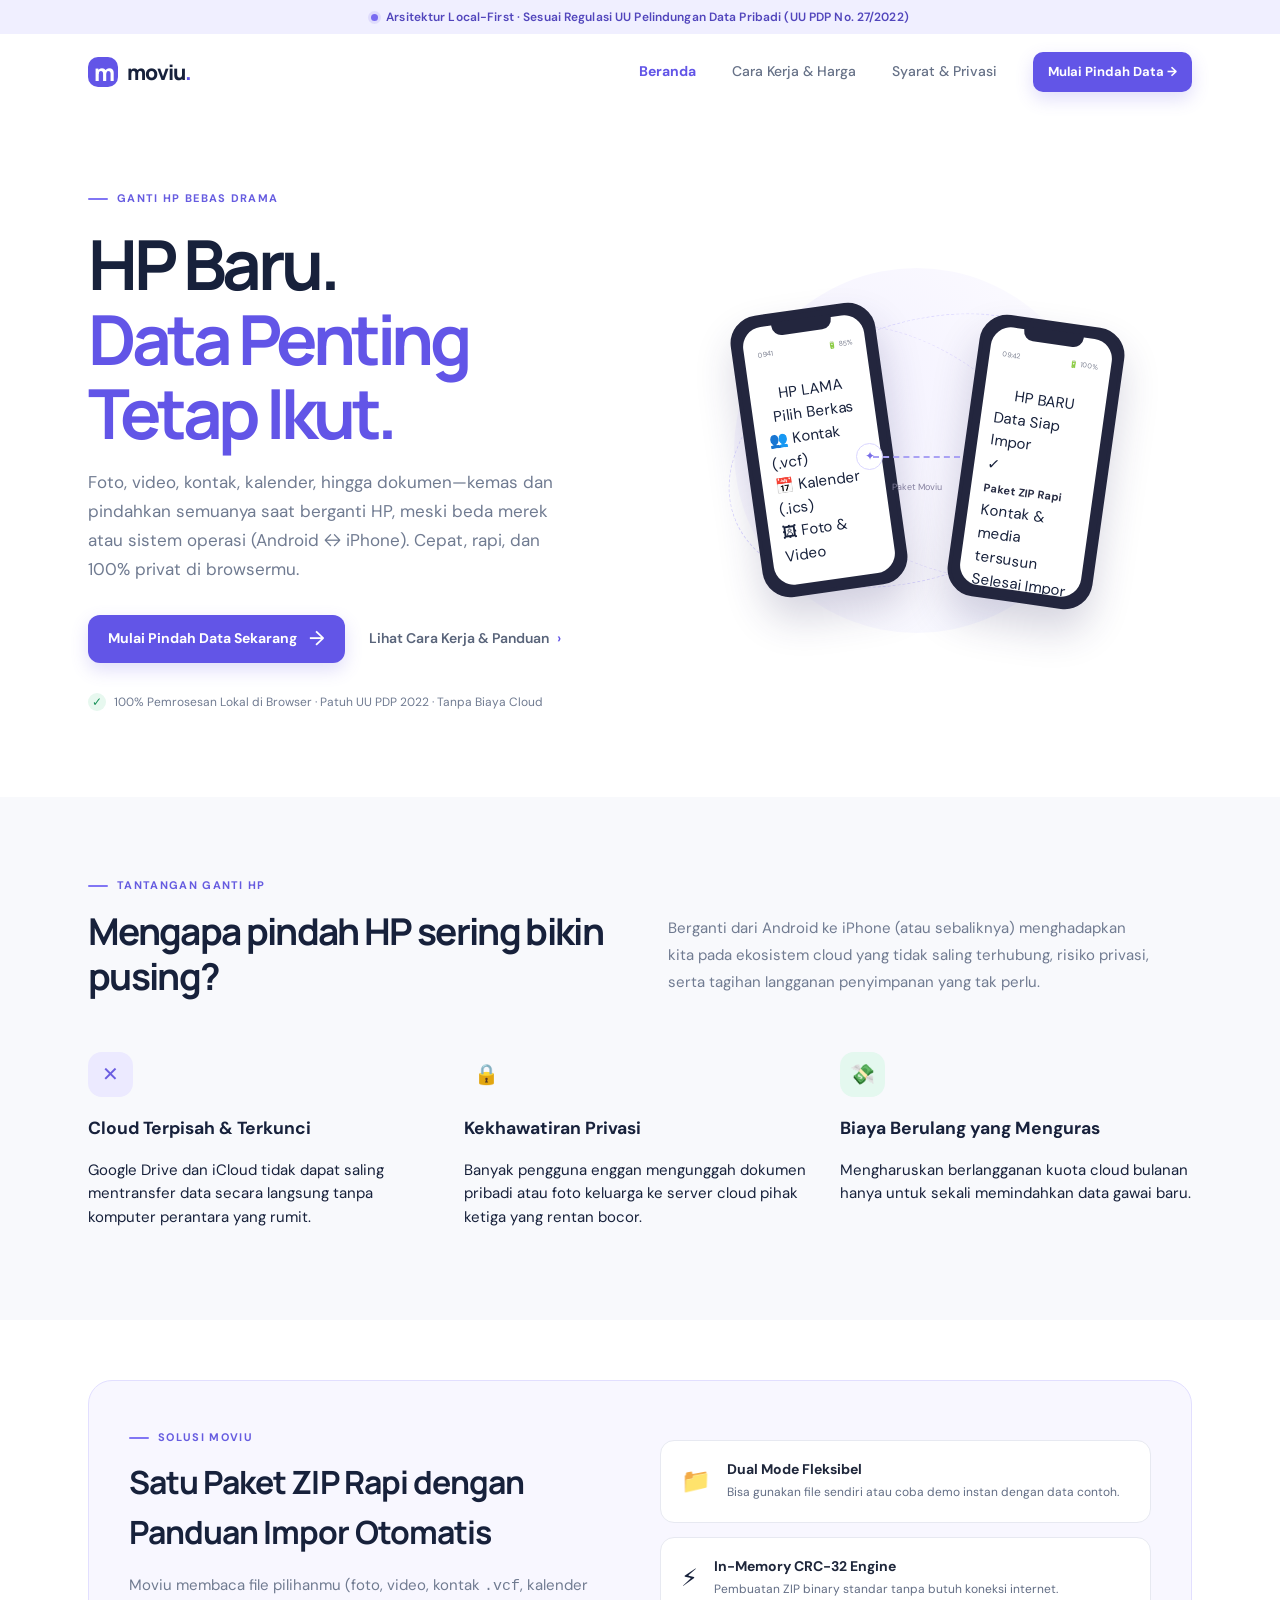
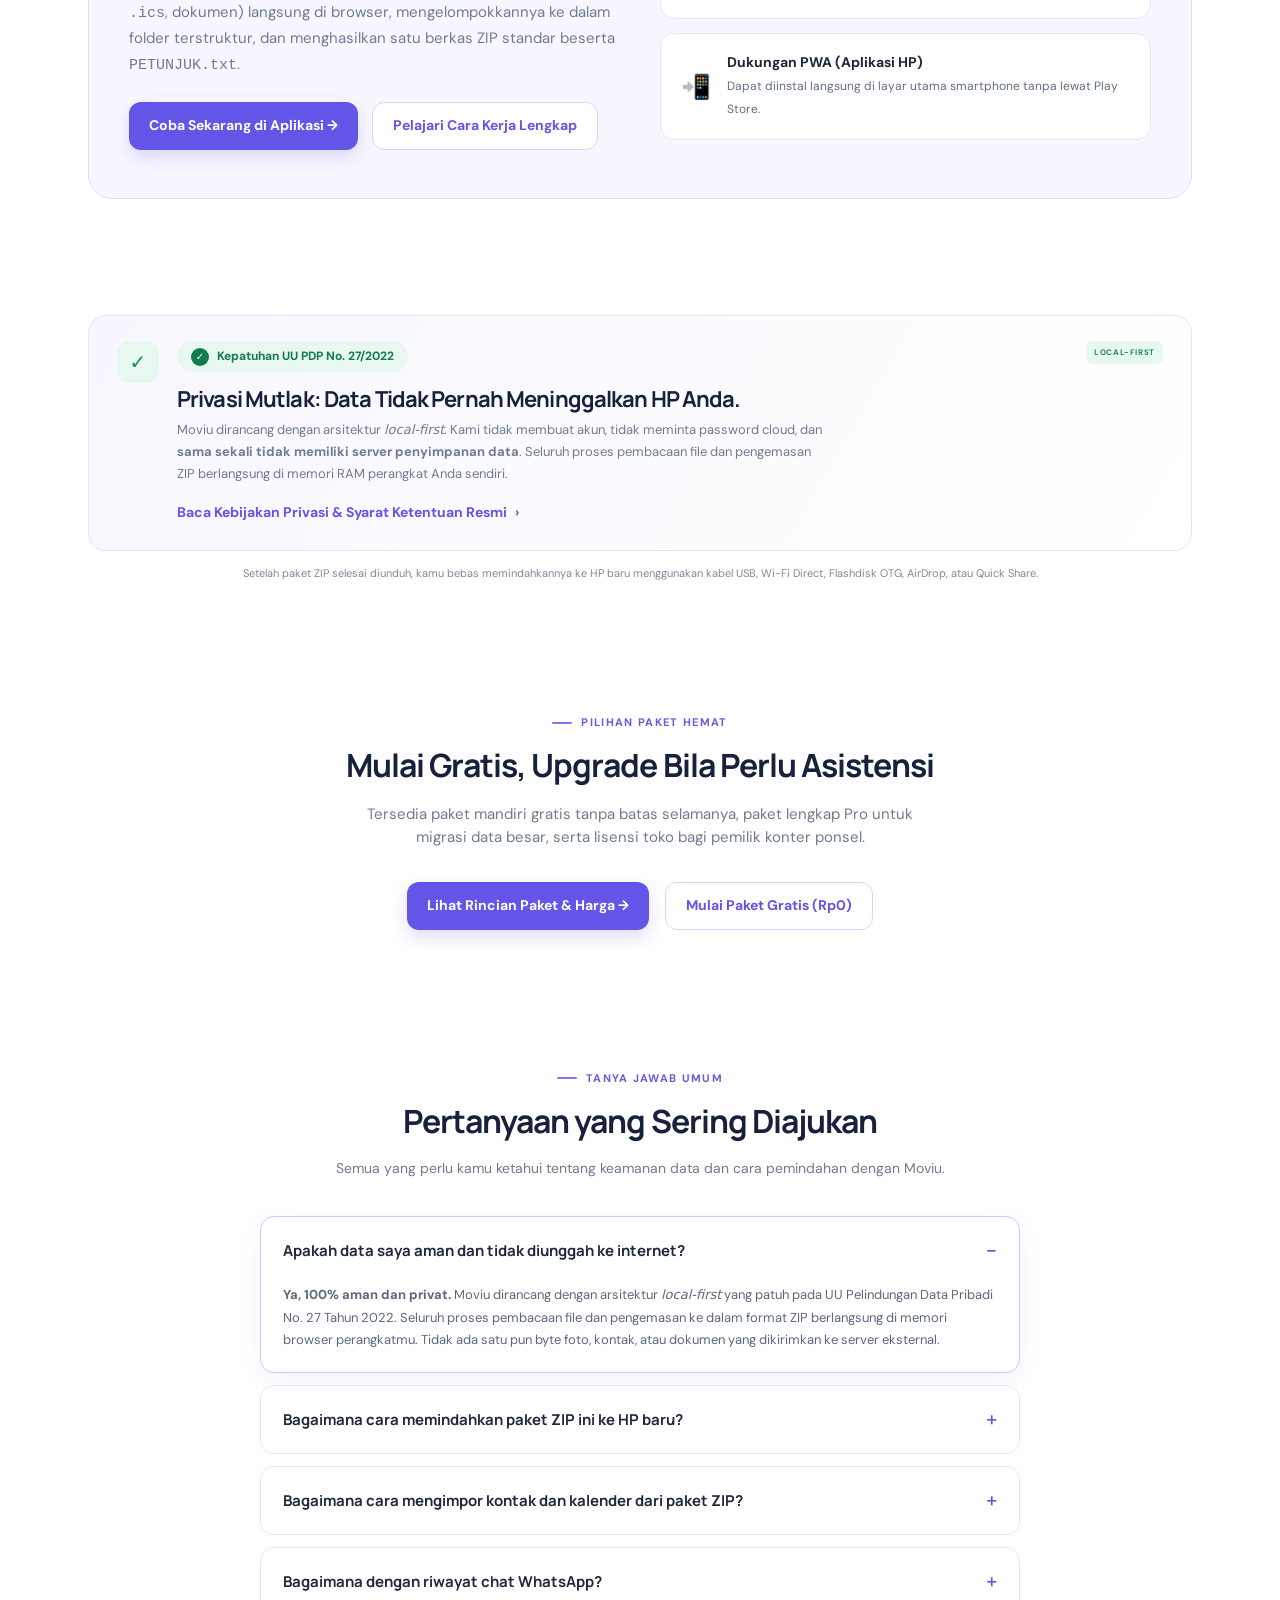
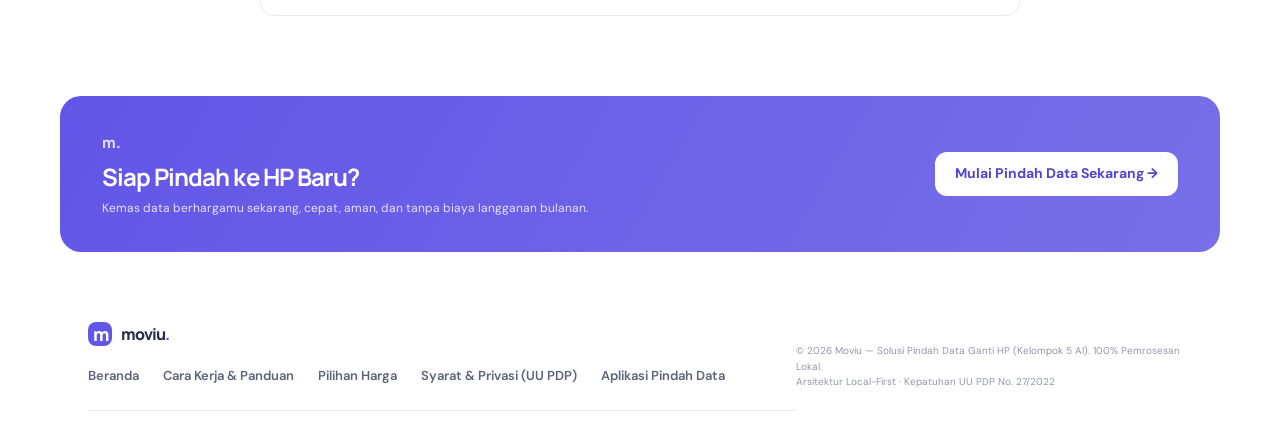
==== commit 719c60d7: "feat(moviu): split multi-page structure, privacy compliance (UU PDP), and auth gate" ====
--- a/moviu/index.html
+++ b/moviu/index.html
@@ -1,42 +1,37 @@
-<!doctype html>
+<!DOCTYPE html>
 <html lang="id">
 <head>
-  <meta charset="utf-8">
-  <meta name="viewport" content="width=device-width, initial-scale=1">
-  <meta name="theme-color" content="#6255e7">
-  <meta name="description" content="Moviu memudahkan pindah data saat ganti HP beda merek atau sistem operasi (Android ↔ iPhone). 100% lokal di browser, aman tanpa unggah ke server.">
+  <meta charset="UTF-8">
+  <meta name="viewport" content="width=device-width, initial-scale=1.0">
+  <meta name="description" content="Moviu memudahkan pindah data saat ganti HP beda merek atau sistem operasi (Android ↔ iPhone). 100% lokal di browser, aman sesuai UU PDP 2022 tanpa unggah ke server.">
   <meta property="og:title" content="Moviu — Ganti HP, Data Penting Tetap Ikut">
   <meta property="og:description" content="Kemas foto, video, kontak, kalender, dan dokumen menjadi paket ZIP siap pakai langsung di perangkatmu.">
   <meta property="og:type" content="website">
   <title>Moviu — Solusi Pindah Data Ganti HP (Android &amp; iPhone)</title>
   <link rel="icon" type="image/svg+xml" href="data:image/svg+xml,<svg xmlns='http://www.w3.org/2000/svg' viewBox='0 0 100 100'><rect width='100' height='100' rx='25' fill='%236255e7'/><text x='50%' y='68%' fill='%23ffffff' font-family='sans-serif' font-size='65' font-weight='800' text-anchor='middle'>m</text></svg>">
-  <link rel="manifest" href="manifest.webmanifest">
-  <link rel="preconnect" href="https://fonts.googleapis.com">
-  <link rel="preconnect" href="https://fonts.gstatic.com" crossorigin>
-  <link href="https://fonts.googleapis.com/css2?family=DM+Sans:wght@400;500;600;700&family=Manrope:wght@400;500;600;700;800&display=swap" rel="stylesheet">
-  <link rel="stylesheet" href="style.css">
-  <script src="transfer-core.js" defer></script>
-  <script src="script.js" defer></script>
+  <link rel="manifest" href="./manifest.webmanifest">
+  <link rel="stylesheet" href="./style.css">
 </head>
 <body>
+
+  <!-- Top Announcement Bar -->
   <div class="demo-banner">
-    <span class="demo-dot" aria-hidden="true"></span>
-    <span>🔒 File diproses 100% di perangkatmu — tidak ada data yang diunggah ke server</span>
+    <span class="demo-dot"></span>
+    <span>Arsitektur Local-First · Sesuai Regulasi UU Pelindungan Data Pribadi (UU PDP No. 27/2022)</span>
   </div>
 
+  <!-- Header & Navigasi -->
   <header class="site-header">
-    <a class="brand" href="#beranda" aria-label="Moviu, ke beranda">
-      <span class="brand-mark" aria-hidden="true">m</span>
+    <a class="brand" href="./index.html" aria-label="Moviu, ke beranda">
+      <span class="brand-mark">m</span>
       <span>moviu<span class="brand-period">.</span></span>
     </a>
     <nav class="main-nav" aria-label="Navigasi utama">
-      <a href="#cara-kerja">Cara kerja</a>
-      <a href="#panduan">Panduan ekspor</a>
-      <a href="#harga">Harga</a>
-      <a href="#privasi">Privasi</a>
-      <a href="#faq">FAQ</a>
+      <a class="active" href="./index.html" aria-current="page">Beranda</a>
+      <a href="./layanan.html">Cara Kerja &amp; Harga</a>
+      <a href="./syarat-ketentuan.html">Syarat &amp; Privasi</a>
+      <a class="button button-primary button-small" href="./app.html">Mulai Pindah Data →</a>
     </nav>
-    <a class="button button-small header-cta" href="#flow" data-start>Mulai pindah data <span aria-hidden="true">↗</span></a>
   </header>
 
   <main>
@@ -47,444 +42,197 @@
         <h1>HP Baru.<br><span>Data Penting Tetap Ikut.</span></h1>
         <p class="hero-description">Foto, video, kontak, kalender, hingga dokumen—kemas dan pindahkan semuanya saat berganti HP, meski beda merek atau sistem operasi (Android ↔ iPhone). Cepat, rapi, dan 100% privat di browsermu.</p>
         <div class="hero-actions">
-          <a class="button button-primary" href="#flow" data-start>Mulai Siapkan Data <span class="arrow" aria-hidden="true">→</span></a>
-          <a class="button button-outline" href="#flow" data-start-demo>Coba Demo Cepat <span aria-hidden="true">✦</span></a>
-        </div>
-        <div class="trust-note"><span class="check-mark" aria-hidden="true">✓</span> Tanpa akun cloud · Tanpa kirim file ke server · Berjalan offline</div>
-      </div>
-
-      <div class="hero-art" aria-label="Ilustrasi file dikemas untuk dipindahkan ke HP baru">
+          <a class="button button-primary" href="./app.html">Mulai Pindah Data Sekarang <span class="arrow" aria-hidden="true">→</span></a>
+          <a class="text-link" href="./layanan.html">Lihat Cara Kerja &amp; Panduan <span>›</span></a>
+        </div>
+        <div class="trust-note">
+          <span class="check-mark">✓</span>
+          <span>100% Pemrosesan Lokal di Browser · Patuh UU PDP 2022 · Tanpa Biaya Cloud</span>
+        </div>
+      </div>
+
+      <!-- VISUAL MOCKUP HP -->
+      <div class="hero-art" aria-hidden="true">
         <div class="art-orbit orbit-one"></div>
         <div class="art-orbit orbit-two"></div>
-        <div class="floating-chip chip-top">
-          <span class="chip-icon chip-purple">▤</span>
-          <span><b>File Pilihanmu</b><small>Kemas rapi dalam ZIP</small></span>
-          <span class="chip-check">✓</span>
-        </div>
+
+        <!-- HP Lama -->
         <div class="phone phone-old">
           <div class="phone-notch"></div>
           <div class="phone-screen">
-            <div class="screen-top"><span>09:41</span><span>●●● ▰</span></div>
-            <div class="screen-avatar avatar-lilac">A</div>
-            <strong>Android Lama</strong>
-            <small>Perangkat Asal</small>
-            <div class="mini-data"><span>▧</span><span>▣</span><span>◉</span><span>▤</span></div>
-            <div class="mini-lines"><i></i><i></i><i></i></div>
-          </div>
-        </div>
+            <div class="screen-top">
+              <span>09:41</span>
+              <span>🔋 85%</span>
+            </div>
+            <div class="screen-chip">HP LAMA</div>
+            <div class="screen-title">Pilih Berkas</div>
+            <div class="file-pill">
+              <span class="file-icon">👥</span>
+              <span>Kontak (.vcf)</span>
+            </div>
+            <div class="file-pill">
+              <span class="file-icon">📅</span>
+              <span>Kalender (.ics)</span>
+            </div>
+            <div class="file-pill">
+              <span class="file-icon">🖼</span>
+              <span>Foto &amp; Video</span>
+            </div>
+            <div class="screen-dots">
+              <span></span><span></span><span></span>
+            </div>
+          </div>
+        </div>
+
+        <!-- Path Antara 2 HP -->
         <div class="transfer-path">
-          <span class="path-icon">✦</span>
           <span class="path-line"></span>
           <span class="path-icon">✦</span>
           <small>Paket Moviu</small>
         </div>
+
+        <!-- HP Baru -->
         <div class="phone phone-new">
           <div class="phone-notch"></div>
           <div class="phone-screen">
-            <div class="screen-top"><span>09:41</span><span>●●● ▰</span></div>
-            <div class="screen-avatar avatar-blue">i</div>
-            <strong>iPhone Baru</strong>
-            <small>Perangkat Tujuan</small>
-            <div class="new-check">✓</div>
-            <div class="mini-lines"><i></i><i></i><i></i></div>
-          </div>
-        </div>
-        <div class="floating-chip chip-bottom">
-          <span class="round-success">✓</span>
-          <span><b>Privasi Terjaga</b><small>Tidak ada data keluar dari HP</small></span>
-        </div>
-        <span class="sparkle sparkle-a" aria-hidden="true">✳</span>
-        <span class="sparkle sparkle-b" aria-hidden="true">✦</span>
-      </div>
-    </section>
-
-    <!-- CARA KERJA SECTION -->
-    <section class="problem-section" id="cara-kerja">
+            <div class="screen-top">
+              <span>09:42</span>
+              <span>🔋 100%</span>
+            </div>
+            <div class="screen-chip screen-chip-accent">HP BARU</div>
+            <div class="screen-title">Data Siap Impor</div>
+            <div class="success-box">
+              <div class="success-check">✓</div>
+              <strong>Paket ZIP Rapi</strong>
+              <span>Kontak &amp; media tersusun</span>
+            </div>
+            <div class="screen-btn">Selesai Impor</div>
+          </div>
+        </div>
+      </div>
+    </section>
+
+    <!-- SECTION: MASALAH YANG DISELESAIKAN -->
+    <section class="problem-section">
       <div class="section-wrap problem-grid">
         <div>
-          <div class="eyebrow"><span class="eyebrow-line"></span> Cara Kerja</div>
-          <h2>Satu paket terstruktur<br>untuk HP barumu.</h2>
-        </div>
-        <p>Ganti sistem operasi dari Android ke iPhone (atau sebaliknya) sering bikin pusing karena cloud-nya berbeda (Google Drive vs iCloud). Moviu menyatukan file pilihanmu ke dalam satu paket ZIP dengan panduan impor otomatis sehingga kamu bisa langsung memindahkannya via kabel, Quick Share, atau AirDrop.</p>
-      </div>
+          <div class="eyebrow"><span class="eyebrow-line"></span> TANTANGAN GANTI HP</div>
+          <h2>Mengapa pindah HP sering bikin pusing?</h2>
+        </div>
+        <p>Berganti dari Android ke iPhone (atau sebaliknya) menghadapkan kita pada ekosistem cloud yang tidak saling terhubung, risiko privasi, serta tagihan langganan penyimpanan yang tak perlu.</p>
+      </div>
+
       <div class="section-wrap feature-row">
-        <article class="feature-item">
-          <span class="feature-icon icon-purple">1</span>
+        <article class="feature-col">
+          <span class="feature-icon icon-purple">✕</span>
           <div>
-            <h3>Pilih HP &amp; File</h3>
-            <p>Tentukan model HP dan pilih foto, video, kontak (.vcf), kalender (.ics), atau dokumen penting.</p>
+            <h3>Cloud Terpisah &amp; Terkunci</h3>
+            <p>Google Drive dan iCloud tidak dapat saling mentransfer data secara langsung tanpa komputer perantara yang rumit.</p>
           </div>
         </article>
-        <article class="feature-item">
-          <span class="feature-icon icon-peach">2</span>
+        <article class="feature-col">
+          <span class="feature-icon icon-blue">🔒</span>
           <div>
-            <h3>Periksa &amp; Saring</h3>
-            <p>Lihat pratinjau kategori, jumlah berkas, dan estimasi ukuran. Bebas pilih data apa saja yang ingin dibawa.</p>
+            <h3>Kekhawatiran Privasi</h3>
+            <p>Banyak pengguna enggan mengunggah dokumen pribadi atau foto keluarga ke server cloud pihak ketiga yang rentan bocor.</p>
           </div>
         </article>
-        <article class="feature-item">
-          <span class="feature-icon icon-mint">3</span>
+        <article class="feature-col">
+          <span class="feature-icon icon-mint">💸</span>
           <div>
-            <h3>Unduh Paket &amp; Impor</h3>
-            <p>Unduh paket ZIP Moviu beserta petunjuk langkah-demi-langkah cara impor data di HP barumu.</p>
+            <h3>Biaya Berulang yang Menguras</h3>
+            <p>Mengharuskan berlangganan kuota cloud bulanan hanya untuk sekali memindahkan data gawai baru.</p>
           </div>
         </article>
       </div>
     </section>
 
-    <!-- PANDUAN EKSPOR SECTION -->
-    <section class="guide-section" id="panduan">
-      <div class="section-wrap">
-        <div class="guide-heading">
-          <div class="eyebrow"><span class="eyebrow-line"></span> Panduan Mudah</div>
-          <h2>Cara Cepat Ekspor Kontak &amp; Kalender</h2>
-          <p>Sebelum mengemas dengan Moviu, dapatkan berkas kontak dan kalender dari HP lamamu dalam hitungan detik:</p>
-        </div>
-        <div class="guide-grid">
-          <article class="guide-card">
-            <span class="guide-badge guide-badge-android">🤖 Dari Android</span>
-            <h3>Ekspor Kontak (.vcf) &amp; Kalender</h3>
-            <ol class="guide-steps">
-              <li>Buka aplikasi <strong>Kontak</strong> (Google Contacts).</li>
-              <li>Ketuk tab <strong>Kelola Kontak</strong> atau menu pengaturan di pojok atas.</li>
-              <li>Pilih <strong>Ekspor ke File .vcf</strong> dan simpan ke folder Unduhan/Downloads.</li>
-              <li>Untuk Kalender: Buka <em>calendar.google.com</em> di browser, pilih Pengaturan ➔ Ekspor Kalender (.ics).</li>
-            </ol>
-          </article>
-          <article class="guide-card">
-            <span class="guide-badge guide-badge-ios">🍎 Dari iPhone (iOS)</span>
-            <h3>Ekspor Kontak (.vcf) &amp; Kalender</h3>
-            <ol class="guide-steps">
-              <li>Buka aplikasi <strong>Kontak</strong> di iPhone.</li>
-              <li>Pilih <strong>Daftar (Lists)</strong> di pojok kiri atas.</li>
-              <li>Tekan lama pada daftar <em>Semua Kontak</em>, lalu pilih <strong>Ekspor</strong>.</li>
-              <li>Pilih opsi <em>Simpan ke File</em> untuk mendapatkan berkas <code>.vcf</code>.</li>
-              <li>Untuk Kalender: Buka <em>icloud.com/calendar</em>, jadikan kalender publik sesaat untuk menyalin tautan <code>.ics</code>.</li>
-            </ol>
-          </article>
-          <article class="guide-card">
-            <span class="guide-badge guide-badge-tips">💡 Tips WhatsApp &amp; Media</span>
-            <h3>Persiapan Tambahan</h3>
-            <ol class="guide-steps">
-              <li><strong>WhatsApp:</strong> Buka WhatsApp ➔ Pengaturan ➔ Chat ➔ Cadangan Chat (lakukan cadangan terakhir).</li>
-              <li><strong>Foto &amp; Video:</strong> Pilih langsung dari galeri atau aplikasi File saat menyiapkan paket Moviu.</li>
-              <li><strong>M-Banking:</strong> Pastikan pulsa dan SMS OTP aktif pada nomor HP sebelum memindahkan kartu SIM.</li>
-            </ol>
-          </article>
-        </div>
-      </div>
-    </section>
-
-    <!-- HARGA SECTION -->
-    <section class="pricing-section section-wrap" id="harga">
-      <div class="pricing-heading">
-        <div class="eyebrow"><span class="eyebrow-line"></span> Pilihan Paket</div>
-        <h2>Harga Transparan untuk Setiap Kebutuhan.</h2>
-        <p>Solusi hemat dan aman dibanding langganan cloud berulang yang menguras kantong.</p>
-      </div>
-      <div class="pricing-cards">
-        <article class="price-card">
-          <div class="plan-tag">MANDIRI / GRATIS</div>
-          <h3>Paket Dasar</h3>
-          <p class="plan-description">Untuk kamu yang ingin mengemas file sendiri secara cepat dan aman.</p>
-          <div class="price-value">Rp0 <span>/ selamanya</span></div>
-          <ul>
-            <li><span>✓</span> Kemas file lokal tanpa batas</li>
-            <li><span>✓</span> Format ZIP standar multi-platform</li>
-            <li><span>✓</span> Disertai PETUNJUK.txt &amp; manifest</li>
-            <li><span>✓</span> 100% diproses di perangkat pengguna</li>
-          </ul>
-          <a class="button button-outline" href="#flow" data-start>Mulai Gratis <span>→</span></a>
-        </article>
-
-        <article class="price-card featured-price">
-          <div class="plan-tag">PALING POPULER</div>
-          <h3>Paket Lengkap (Pro)</h3>
-          <p class="plan-description">Untuk migrasi data besar dengan asistensi dan konversi format.</p>
-          <div class="price-value">Rp49.000 <span>/ sekali ganti HP</span></div>
-          <ul>
-            <li><span>✓</span> Semua fitur Paket Dasar</li>
-            <li><span>✓</span> Pemeriksa duplikasi kontak otomatis</li>
-            <li><span>✓</span> Konversi gambar HEIC ke JPG otomatis</li>
-            <li><span>✓</span> Panduan interaktif khusus tipe HP</li>
-            <li><span>✓</span> Garansi pemulihan jika koneksi gagal</li>
-          </ul>
-          <a class="button button-primary" href="#flow" data-start-demo>Coba Demo Pro <span>→</span></a>
-        </article>
-      </div>
-    </section>
-
-    <!-- PRIVASI SECTION -->
+    <!-- SECTION: TEASER CARA KERJA & FITUR -->
+    <section class="section-wrap" style="padding: 60px 28px;">
+      <div style="background: #f8f7ff; border: 1px solid #e2dfff; border-radius: 24px; padding: 48px 40px; display: grid; grid-template-columns: 1fr 1fr; gap: 40px; align-items: center;">
+        <div>
+          <div class="eyebrow"><span class="eyebrow-line"></span> SOLUSI MOVIU</div>
+          <h2 style="font-family: Manrope, sans-serif; font-size: 32px; letter-spacing: -0.03em; margin: 12px 0 16px;">Satu Paket ZIP Rapi dengan Panduan Impor Otomatis</h2>
+          <p style="color: var(--muted); font-size: 15px; line-height: 1.7; margin: 0 0 24px;">
+            Moviu membaca file pilihanmu (foto, video, kontak <code>.vcf</code>, kalender <code>.ics</code>, dokumen) langsung di browser, mengelompokkannya ke dalam folder terstruktur, dan menghasilkan satu berkas ZIP standar beserta <code>PETUNJUK.txt</code>.
+          </p>
+          <div style="display: flex; gap: 14px; flex-wrap: wrap;">
+            <a class="button button-primary" href="./app.html">Coba Sekarang di Aplikasi →</a>
+            <a class="button button-outline" href="./layanan.html">Pelajari Cara Kerja Lengkap</a>
+          </div>
+        </div>
+
+        <div style="display: grid; gap: 14px;">
+          <div style="background: #fff; padding: 18px 20px; border-radius: 14px; border: 1px solid #e7e9f1; display: flex; align-items: center; gap: 16px;">
+            <span style="font-size: 24px;">📁</span>
+            <div>
+              <strong style="display: block; font-size: 14px; color: #1e263a;">Dual Mode Fleksibel</strong>
+              <span style="font-size: 12px; color: #626d84;">Bisa gunakan file sendiri atau coba demo instan dengan data contoh.</span>
+            </div>
+          </div>
+          <div style="background: #fff; padding: 18px 20px; border-radius: 14px; border: 1px solid #e7e9f1; display: flex; align-items: center; gap: 16px;">
+            <span style="font-size: 24px;">⚡</span>
+            <div>
+              <strong style="display: block; font-size: 14px; color: #1e263a;">In-Memory CRC-32 Engine</strong>
+              <span style="font-size: 12px; color: #626d84;">Pembuatan ZIP binary standar tanpa butuh koneksi internet.</span>
+            </div>
+          </div>
+          <div style="background: #fff; padding: 18px 20px; border-radius: 14px; border: 1px solid #e7e9f1; display: flex; align-items: center; gap: 16px;">
+            <span style="font-size: 24px;">📲</span>
+            <div>
+              <strong style="display: block; font-size: 14px; color: #1e263a;">Dukungan PWA (Aplikasi HP)</strong>
+              <span style="font-size: 12px; color: #626d84;">Dapat diinstal langsung di layar utama smartphone tanpa lewat Play Store.</span>
+            </div>
+          </div>
+        </div>
+      </div>
+    </section>
+
+    <!-- SECTION: KEAMANAN & KEPATUHAN UU PDP -->
     <section class="privacy-section section-wrap" id="privasi">
       <div class="privacy-card">
         <span class="privacy-shield" aria-hidden="true">✓</span>
         <div>
-          <div class="eyebrow">Keamanan Terjamin</div>
-          <h2>File Kamu 100% Milikmu, Tetap di Perangkat.</h2>
-          <p>Moviu tidak memerlukan pembuatan akun, tidak meminta password cloud, dan sama sekali tidak mengunggah berkas ke server mana pun. Seluruh proses pembacaan file, kategorisasi, dan pembuatan arsip ZIP dieksekusi secara lokal di dalam browser web kamu.</p>
+          <div class="compliance-badge" style="margin-bottom: 8px;">
+            <span class="compliance-badge-icon">✓</span>
+            <span>Kepatuhan UU PDP No. 27/2022</span>
+          </div>
+          <h2>Privasi Mutlak: Data Tidak Pernah Meninggalkan HP Anda.</h2>
+          <p>Moviu dirancang dengan arsitektur <em>local-first</em>. Kami tidak membuat akun, tidak meminta password cloud, dan <strong>sama sekali tidak memiliki server penyimpanan data</strong>. Seluruh proses pembacaan file dan pengemasan ZIP berlangsung di memori RAM perangkat Anda sendiri.</p>
+          <div style="margin-top: 16px;">
+            <a class="text-link" href="./syarat-ketentuan.html" style="color: var(--purple); font-weight: 700;">Baca Kebijakan Privasi &amp; Syarat Ketentuan Resmi <span>›</span></a>
+          </div>
         </div>
         <span class="privacy-local">LOCAL-FIRST</span>
       </div>
-      <p class="privacy-caveat">Setelah paket ZIP diunduh, kamu dapat memindahkannya ke HP baru menggunakan kabel USB, Wi-Fi Direct, Flashdisk OTG, AirDrop, atau Quick Share sesuai kenyamananmu.</p>
-    </section>
-
-    <!-- INTERACTIVE TRANSFER FLOW WIZARD -->
-    <section class="flow-section" id="flow" hidden>
-      <div class="section-wrap flow-wrap">
-        <div class="flow-heading">
-          <div class="eyebrow"><span class="eyebrow-line"></span> WIZARD PINDAH DATA MOVIU</div>
-          <h2>Siapkan Paket Migrasimu</h2>
-          <p>Ikuti 5 langkah mudah untuk merapikan data sebelum pindah ke HP baru.</p>
-        </div>
-
-        <div class="flow-card">
-          <!-- Stepper Navigation -->
-          <div class="stepper" aria-label="Langkah pemindahan data">
-            <div class="step-indicator active" data-step-indicator="1"><span>1</span><small>Pilih Data</small></div><i></i>
-            <div class="step-indicator" data-step-indicator="2"><span>2</span><small>Ringkasan</small></div><i></i>
-            <div class="step-indicator" data-step-indicator="3"><span>3</span><small>Pilih Kategori</small></div><i></i>
-            <div class="step-indicator" data-step-indicator="4"><span>4</span><small>Proses</small></div><i></i>
-            <div class="step-indicator" data-step-indicator="5"><span>5</span><small>Selesai &amp; Unduh</small></div>
-          </div>
-
-          <!-- LANGKAH 1: PILIH PERANGKAT & MODE -->
-          <section class="flow-step" data-step="1">
-            <div class="step-title">
-              <span class="step-kicker">LANGKAH 1 DARI 5</span>
-              <h3>Pilih Perangkat &amp; Sumber File</h3>
-              <p>Tentukan tipe HP lama dan HP baru, lalu pilih file yang ingin dipindahkan.</p>
-            </div>
-
-            <!-- Device Selector -->
-            <div class="device-grid">
-              <label class="field-card">
-                <span class="field-label">HP Lama (Asal) <span class="device-symbol">↗</span></span>
-                <select id="source-device">
-                  <option value="Android (Samsung)">Samsung Galaxy (Android)</option>
-                  <option value="Android (Xiaomi)">Xiaomi / Redmi (Android)</option>
-                  <option value="Android (OPPO/vivo)">OPPO / vivo / realme (Android)</option>
-                  <option value="Android (Google Pixel)">Google Pixel (Android)</option>
-                  <option value="iPhone (iOS)">Apple iPhone (iOS)</option>
-                </select>
-                <small>Perangkat Asal</small>
-              </label>
-
-              <div class="swap-mark" aria-hidden="true" title="Arah migrasi data">⇄</div>
-
-              <label class="field-card">
-                <span class="field-label">HP Baru (Tujuan) <span class="device-symbol">↙</span></span>
-                <select id="target-device">
-                  <option value="iPhone (iOS)">Apple iPhone (iOS)</option>
-                  <option value="Android (Samsung)">Samsung Galaxy (Android)</option>
-                  <option value="Android (Google Pixel)">Google Pixel (Android)</option>
-                  <option value="Android (Xiaomi)">Xiaomi / Redmi (Android)</option>
-                  <option value="Android (OPPO/vivo)">OPPO / vivo (Android)</option>
-                </select>
-                <small>Perangkat Tujuan</small>
-              </label>
-            </div>
-
-            <!-- Mode Switch Tabs -->
-            <div class="mode-switch-wrap" role="tablist" aria-label="Pilihan mode pemrosesan">
-              <button type="button" class="mode-switch-btn active" id="tab-mode-files" role="tab" aria-selected="true" aria-controls="mode-files-content">
-                📁 Kemas File Sendiri (Nyata)
-              </button>
-              <button type="button" class="mode-switch-btn" id="tab-mode-sim" role="tab" aria-selected="false" aria-controls="mode-sim-content">
-                ⚡ Simulasi Demo Cepat
-              </button>
-            </div>
-
-            <!-- TAB 1: FILE REAL DROPZONE -->
-            <div id="mode-files-content">
-              <input class="visually-hidden" id="file-input" type="file" multiple accept="image/*,video/*,.vcf,.vcard,.ics,.ical,.pdf,.doc,.docx,.xls,.xlsx,.ppt,.pptx,.txt,.rtf,.odt,.ods,.odp,.csv,.md">
-              <label class="visually-hidden" for="file-input">Pilih foto, video, kontak, kalender, atau dokumen</label>
-
-              <div class="file-drop-zone" id="drop-zone" tabindex="0" role="group" aria-label="Area pilih atau jatuhkan file">
-                <div class="drop-icon" aria-hidden="true">↑</div>
-                <strong>Tambahkan file yang ingin dipindahkan</strong>
-                <span>Foto, video, berkas kontak .vcf, agenda .ics, atau dokumen</span>
-                <button type="button" class="button button-outline" id="pick-files" aria-controls="file-input">Pilih File dari Perangkat</button>
-                <small>Di HP: pilih dari Galeri atau aplikasi File. Di Komputer: seret dan jatuhkan berkas ke area ini.</small>
-              </div>
-
-              <!-- Quick sample loader for testing without own files -->
-              <div class="sample-data-box">
-                <div>
-                  <strong>Belum punya file ekspor sekarang?</strong>
-                  <div>Gunakan data contoh (vcf kontak, ics kalender, dokumen, foto) untuk menguji langsung.</div>
-                </div>
-                <button type="button" class="button button-quiet" id="load-sample-files">✨ Gunakan Data Contoh</button>
-              </div>
-
-              <div class="file-selection-head">
-                <strong>Daftar File Terpilih</strong>
-                <button type="button" class="button-link" id="clear-files" hidden>Kosongkan Semua</button>
-              </div>
-              <div class="file-selection-status" id="file-selection-status" aria-live="polite">Belum ada file yang dipilih.</div>
-              <div class="picked-file-list" id="picked-file-list"></div>
-            </div>
-
-            <!-- TAB 2: SIMULASI CLOUD PROTOTYPE -->
-            <div id="mode-sim-content" hidden>
-              <div class="cloud-connect">
-                <div class="cloud-icon" aria-hidden="true">☁</div>
-                <div class="cloud-copy">
-                  <strong>Hubungkan Akun Cloud Lama (Simulasi)</strong>
-                  <span>Simulasi memindai Google Drive / iCloud dari HP lamamu untuk pengujian alur interaktif.</span>
-                </div>
-                <button type="button" class="button button-outline" id="connect-cloud">Hubungkan Akun</button>
-              </div>
-              <div class="connection-status" id="connection-status" aria-live="polite">Belum terhubung ke akun simulasi.</div>
-            </div>
-
-            <!-- Step Actions -->
-            <div class="step-actions">
-              <span class="privacy-note">🔒 File diproses aman tanpa dikirim ke server.</span>
-              <button type="button" class="button button-primary" id="to-review" disabled>Periksa File Terpilih <span>→</span></button>
-            </div>
-          </section>
-
-          <!-- LANGKAH 2: RINGKASAN PINDAI / HASIL PEMILIHAN -->
-          <section class="flow-step" data-step="2" hidden>
-            <div class="step-title">
-              <span class="step-kicker">LANGKAH 2 DARI 5</span>
-              <h3>Ringkasan File yang Akan Dipindahkan</h3>
-              <p>Periksa rincian data dari perangkat asal sebelum dimasukkan ke dalam paket.</p>
-            </div>
-
-            <div style="text-align: center;">
-              <span class="device-pair-badge" id="scan-device-badge">Android Lama ➔ iPhone Baru</span>
-            </div>
-
-            <div class="scan-grid" id="scan-grid"></div>
-
-            <div class="scan-note">
-              <span>✦</span> File asli di HP lamamu tidak akan terhapus atau berubah. Moviu hanya menyusun salinan ke dalam arsip ZIP yang rapi.
-            </div>
-
-            <div class="review-file-list" id="review-file-list"></div>
-
-            <div class="step-actions">
-              <button type="button" class="button button-quiet" data-back="1">← Kembali</button>
-              <button type="button" class="button button-primary" data-next="3">Pilih Kategori <span>→</span></button>
-            </div>
-          </section>
-
-          <!-- LANGKAH 3: CHECKBOX KATEGORI -->
-          <section class="flow-step" data-step="3" hidden>
-            <div class="step-title">
-              <span class="step-kicker">LANGKAH 3 DARI 5</span>
-              <h3>Pilih Kategori yang Ingin Dipindah</h3>
-              <p>Centang kategori yang dibutuhkan. Kategori yang tidak dicentang akan dilewati.</p>
-            </div>
-
-            <div class="selection-list" id="selection-list"></div>
-
-            <div class="selection-summary">
-              <span>Total ukuran data yang dipilih:</span>
-              <strong id="selected-size">0 B</strong>
-            </div>
-
-            <div class="step-actions">
-              <button type="button" class="button button-quiet" data-back="2">← Kembali</button>
-              <button type="button" class="button button-primary" id="prepare-transfer">Mulai Proses Pemindahan <span>→</span></button>
-            </div>
-          </section>
-
-          <!-- LANGKAH 4: PROGRESS BAR & RECOVERY -->
-          <section class="flow-step" data-step="4" hidden>
-            <div class="step-title">
-              <span class="step-kicker">LANGKAH 4 DARI 5</span>
-              <h3 id="transfer-heading">Menyiapkan Paket Data</h3>
-              <p id="transfer-caption">Mohon tunggu hingga file selesai diproses dan disusun ke dalam paket ZIP.</p>
-            </div>
-
-            <div class="overall-progress">
-              <div class="progress-label">
-                <span id="progress-label">Kemajuan Pemrosesan</span>
-                <strong id="progress-number">0%</strong>
-              </div>
-              <div class="progress-track"><span id="overall-bar"></span></div>
-            </div>
-
-            <!-- Per-category progress for simulation mode -->
-            <div id="category-progress-wrap" hidden>
-              <div class="category-progress-box" id="category-progress"></div>
-            </div>
-
-            <div class="package-current" id="package-current" aria-live="polite">Menyiapkan…</div>
-
-            <!-- Simulated Interruption Card at 60% -->
-            <div class="connection-lost" id="connection-lost" hidden>
-              <div class="lost-icon" aria-hidden="true">⚠</div>
-              <div>
-                <strong>Koneksi Simulasi Terputus di 60%</strong>
-                <p>Jangan panik! Progres data yang sudah diproses tetap tersimpan. Kamu bisa melanjutkan tanpa mengulang dari nol.</p>
-              </div>
-              <button type="button" class="button button-primary" id="resume-transfer">Lanjutkan dari 60%</button>
-            </div>
-
-            <div class="privacy-inline">
-              <span aria-hidden="true">🔒</span> Pemrosesan berjalan di browser perangkatmu. Jangan tutup tab ini sampai selesai.
-            </div>
-
-            <div class="package-error" id="package-error" role="alert" hidden></div>
-
-            <div class="step-actions">
-              <button type="button" class="button button-quiet" id="back-selection">← Ubah Pilihan</button>
-              <button type="button" class="button button-primary" id="to-download" disabled>Lihat Hasil &amp; Unduh <span>→</span></button>
-            </div>
-          </section>
-
-          <!-- LANGKAH 5: LAPORAN AKHIR & UNDUH -->
-          <section class="flow-step" data-step="5" hidden>
-            <div class="complete-icon" aria-hidden="true">✓</div>
-            <div class="step-title result-title">
-              <span class="step-kicker">LANGKAH 5 DARI 5</span>
-              <h3>Paket Moviu Siap Dibawa ke HP Baru</h3>
-              <p>Paket arsip berhasil dibuat lengkap dengan instruksi cara impor data.</p>
-            </div>
-
-            <!-- Package Summary Metadata -->
-            <div class="package-summary" id="package-summary"></div>
-
-            <!-- Audit Results breakdown -->
-            <div class="result-summary" id="result-summary"></div>
-
-            <!-- Big Download Button -->
-            <div style="margin: 24px auto 0; text-align: center;">
-              <button type="button" class="button button-primary download-button" id="download-package">
-                Unduh Paket Moviu (.zip) <span>↓</span>
-              </button>
-              <div class="download-status" id="download-status" aria-live="polite"></div>
-            </div>
-
-            <div class="result-disclaimer">
-              Foto, video, dan dokumen tersimpan dalam format aslinya. Untuk berkas kontak <code>.vcf</code> dan kalender <code>.ics</code>, ekstrak ZIP di HP baru lalu buka berkas tersebut untuk mengimpor ke buku telepon dan kalender.
-            </div>
-
-            <div class="step-actions">
-              <button type="button" class="button button-quiet" id="back-home">← Kembali ke Beranda</button>
-              <button type="button" class="button button-outline" id="start-over">Siapkan Paket Lain <span>↻</span></button>
-            </div>
-          </section>
-        </div>
-      </div>
-    </section>
-
-    <!-- FAQ SECTION -->
+      <p class="privacy-caveat">Setelah paket ZIP selesai diunduh, kamu bebas memindahkannya ke HP baru menggunakan kabel USB, Wi-Fi Direct, Flashdisk OTG, AirDrop, atau Quick Share.</p>
+    </section>
+
+    <!-- SECTION: RINGKASAN HARGA (TEASER) -->
+    <section class="section-wrap" style="padding: 60px 28px; text-align: center;">
+      <div class="eyebrow" style="justify-content: center;"><span class="eyebrow-line"></span> PILIHAN PAKET HEMAT</div>
+      <h2 style="font-family: Manrope, sans-serif; font-size: 32px; letter-spacing: -0.03em; margin: 10px 0 12px;">Mulai Gratis, Upgrade Bila Perlu Asistensi</h2>
+      <p style="color: var(--muted); max-width: 600px; margin: 0 auto 32px; font-size: 15px;">Tersedia paket mandiri gratis tanpa batas selamanya, paket lengkap Pro untuk migrasi data besar, serta lisensi toko bagi pemilik konter ponsel.</p>
+      
+      <div style="display: flex; gap: 16px; justify-content: center; flex-wrap: wrap;">
+        <a class="button button-primary" href="./layanan.html#harga">Lihat Rincian Paket &amp; Harga →</a>
+        <a class="button button-outline" href="./app.html">Mulai Paket Gratis (Rp0)</a>
+      </div>
+    </section>
+
+    <!-- SECTION: FAQ POPULER -->
     <section class="faq-section section-wrap" id="faq">
       <div class="faq-heading">
-        <div class="eyebrow"><span class="eyebrow-line"></span> Tanya Jawab</div>
+        <div class="eyebrow"><span class="eyebrow-line"></span> TANYA JAWAB UMUM</div>
         <h2>Pertanyaan yang Sering Diajukan</h2>
-        <p>Semua yang perlu kamu ketahui tentang pemindahan data menggunakan Moviu.</p>
+        <p>Semua yang perlu kamu ketahui tentang keamanan data dan cara pemindahan dengan Moviu.</p>
       </div>
 
       <div class="faq-grid">
         <details class="faq-item" open>
           <summary class="faq-question">Apakah data saya aman dan tidak diunggah ke internet?</summary>
           <div class="faq-answer">
-            <p><strong>Ya, 100% aman dan privat.</strong> Moviu dirancang dengan arsitektur <em>local-first</em>. Seluruh proses pembacaan file dan pengemasan ke dalam format ZIP berlangsung di dalam browser perangkatmu (menggunakan Web APIs dan Blob di memori perangkat). Tidak ada satu pun byte foto, kontak, atau dokumen yang dikirimkan ke server eksternal.</p>
+            <p><strong>Ya, 100% aman dan privat.</strong> Moviu dirancang dengan arsitektur <em>local-first</em> yang patuh pada UU Pelindungan Data Pribadi No. 27 Tahun 2022. Seluruh proses pembacaan file dan pengemasan ke dalam format ZIP berlangsung di memori browser perangkatmu. Tidak ada satu pun byte foto, kontak, atau dokumen yang dikirimkan ke server eksternal.</p>
           </div>
         </details>
 
@@ -494,7 +242,7 @@
             <p>Setelah mengunduh file <code>Moviu-paket-*.zip</code>, kamu bisa mentransfernya ke HP baru menggunakan cara yang paling kamu sukai:</p>
             <p>• <strong>Android ke iPhone:</strong> Kirim via kabel USB ke komputer, gunakan Google Drive/iCloud web, atau transfer lokal via browser.<br>
             • <strong>Android ke Android:</strong> Gunakan fitur Quick Share (Nearby Share) atau kabel OTG.<br>
-            • <strong>iPhone ke iPhone:</strong> Gunakan AirDrop langsung ke HP baru.</p>
+            • <strong>iPhone ke Android / iPhone:</strong> Gunakan kabel data Type-C atau flashdisk OTG.</p>
           </div>
         </details>
 
@@ -508,14 +256,7 @@
         <details class="faq-item">
           <summary class="faq-question">Bagaimana dengan riwayat chat WhatsApp?</summary>
           <div class="faq-answer">
-            <p>WhatsApp memiliki sistem enkripsi sendiri. Cara terbaik untuk memindahkan WhatsApp saat ini adalah menggunakan fitur resmi <strong>"Transfer Chat"</strong> di menu Pengaturan WhatsApp pada HP lama, lalu pindai kode QR di WhatsApp HP baru sebelum melepas kartu SIM.</p>
-          </div>
-        </details>
-
-        <details class="faq-item">
-          <summary class="faq-question">Apakah Moviu bisa digunakan saat tidak ada koneksi internet?</summary>
-          <div class="faq-answer">
-            <p>Bisa! Setelah halaman Moviu pertama kali termuat, semua mesin pengemasan berkas ZIP dapat berjalan sepenuhnya offline tanpa koneksi internet sama sekali.</p>
+            <p>WhatsApp memiliki enkripsi end-to-end khusus. Cara terbaik untuk memindahkan WhatsApp saat ini adalah menggunakan fitur resmi <strong>"Transfer Chat"</strong> di menu Pengaturan WhatsApp pada HP lama, lalu pindai kode QR di WhatsApp HP baru sebelum melepas kartu SIM. Panduan detailnya dapat dilihat di halaman <a href="./layanan.html#panduan" style="color: var(--purple); font-weight: 700;">Panduan Ekspor</a>.</p>
           </div>
         </details>
       </div>
@@ -526,25 +267,52 @@
       <div>
         <span class="closing-mark">m.</span>
         <h2>Siap Pindah ke HP Baru?</h2>
-        <p>Kemas data berhargamu sekarang, tanpa biaya langganan bulanan.</p>
-      </div>
-      <a class="button button-white" href="#flow" data-start>Mulai Siapkan File <span>→</span></a>
+        <p>Kemas data berhargamu sekarang, cepat, aman, dan tanpa biaya langganan bulanan.</p>
+      </div>
+      <a class="button button-white" href="./app.html">Mulai Pindah Data Sekarang →</a>
     </section>
   </main>
 
-  <!-- SITE FOOTER -->
+  <!-- Footer -->
   <footer class="site-footer section-wrap">
-    <a class="brand" href="#beranda">
-      <span class="brand-mark">m</span>
-      <span>moviu<span class="brand-period">.</span></span>
-    </a>
-    <span>File diproses di perangkatmu · 100% Privat &amp; Aman · Bebas Ketergantungan Cloud</span>
+    <div style="display: flex; justify-content: space-between; align-items: center; flex-wrap: wrap; gap: 20px; border-bottom: 1px solid var(--line); padding-bottom: 24px;">
+      <a class="brand" href="./index.html">
+        <span class="brand-mark">m</span>
+        <span>moviu<span class="brand-period">.</span></span>
+      </a>
+      <div style="display: flex; gap: 24px; font-size: 13px; font-weight: 600; color: #59647a;">
+        <a href="./index.html">Beranda</a>
+        <a href="./layanan.html">Cara Kerja &amp; Panduan</a>
+        <a href="./layanan.html#harga">Pilihan Harga</a>
+        <a href="./syarat-ketentuan.html">Syarat &amp; Privasi (UU PDP)</a>
+        <a href="./app.html">Aplikasi Pindah Data</a>
+      </div>
+    </div>
+    <div class="footer-bottom">
+      <div>© 2026 Moviu — Solusi Pindah Data Ganti HP (Kelompok 5 AI). 100% Pemrosesan Lokal.</div>
+      <div class="footer-tech">
+        <span>Arsitektur Local-First</span> · <span>Kepatuhan UU PDP No. 27/2022</span>
+      </div>
+    </div>
   </footer>
 
-  <!-- TOAST FEEDBACK NOTIFICATION -->
-  <div class="toast-msg" id="toast" role="status" aria-live="polite">
-    <span class="toast-dot" aria-hidden="true"></span>
-    <span id="toast-text">Pemberitahuan</span>
-  </div>
+  <script>
+    (function() {
+      try {
+        var raw = localStorage.getItem('moviu_auth_user');
+        if (raw) {
+          var user = JSON.parse(raw);
+          if (user && user.name) {
+            var ctaBtns = document.querySelectorAll('a[href="./app.html"]');
+            ctaBtns.forEach(function(btn) {
+              if (btn.classList.contains('button-small')) {
+                btn.textContent = 'Buka Aplikasi (' + user.name.split(' ')[0] + ') →';
+              }
+            });
+          }
+        }
+      } catch (e) {}
+    })();
+  </script>
 </body>
 </html>
--- a/moviu/style.css
+++ b/moviu/style.css
@@ -64,3 +64,70 @@
 }
 
 .category-progress-box{max-width:650px;margin:14px auto 0;display:grid;gap:10px}
+
+
+/* Subpage Hero & Navigation */
+.subpage-hero{padding:60px 0 40px;text-align:center;max-width:820px;margin:0 auto}
+.subpage-hero h1{font-family:Manrope,sans-serif;font-size:clamp(32px,5vw,48px);letter-spacing:-.04em;margin:14px 0 16px;line-height:1.15}
+.subpage-hero h1 span{color:var(--purple)}
+.subpage-hero p{color:var(--muted);font-size:16px;line-height:1.7;max-width:680px;margin:0 auto 24px}
+.subpage-nav-pills{display:inline-flex;flex-wrap:wrap;gap:10px;justify-content:center;margin-top:10px}
+.nav-pill{padding:8px 16px;border-radius:20px;background:var(--purple-soft);color:var(--purple-dark);font-size:13px;font-weight:600;transition:all .18s ease;display:inline-flex;align-items:center;gap:6px}
+.nav-pill:hover{background:#e2dfff;transform:translateY(-1px)}
+.main-nav a.active{color:var(--purple);font-weight:700}
+.compliance-badge{display:inline-flex;align-items:center;gap:8px;padding:6px 14px;background:#e8f8f0;color:#127c4f;border-radius:24px;font-size:12px;font-weight:700;margin-bottom:12px}
+.compliance-badge-icon{width:18px;height:18px;border-radius:50%;background:#127c4f;color:#fff;display:grid;place-items:center;font-size:10px}
+
+/* Legal & Policy Styling */
+.legal-container{max-width:860px;margin:0 auto 80px}
+.legal-card{background:#fff;border:1px solid #e5e8f2;border-radius:20px;padding:36px 40px;box-shadow:0 4px 24px rgba(32,38,72,.04);margin-bottom:24px}
+.legal-card h2{font-family:Manrope,sans-serif;font-size:23px;margin:0 0 16px;letter-spacing:-.02em;color:#1e2638;display:flex;align-items:center;gap:12px}
+.legal-num{width:32px;height:32px;border-radius:10px;background:var(--purple-soft);color:var(--purple);display:grid;place-items:center;font-size:14px;font-weight:800;flex-shrink:0}
+.legal-content{color:#4f5a72;font-size:14.5px;line-height:1.8}
+.legal-content p{margin:0 0 14px}
+.legal-content p:last-child{margin-bottom:0}
+.legal-content ul,.legal-content ol{margin:10px 0 18px;padding-left:24px}
+.legal-content li{margin-bottom:8px}
+.legal-content strong{color:#1f273b}
+.legal-highlight-box{background:#fbfaff;border-left:4px solid var(--purple);border-radius:0 12px 12px 0;padding:16px 20px;margin:18px 0;font-size:13.5px;color:#3b4458}
+
+/* App Header & Standalone Flow */
+.app-header-bar{display:flex;align-items:center;justify-content:space-between;padding:16px 28px;background:#fff;border-bottom:1px solid var(--line);position:sticky;top:0;z-index:100;max-width:1160px;margin:auto}
+.app-status-badge{display:inline-flex;align-items:center;gap:8px;font-size:12px;font-weight:600;color:#2b7a4b;background:#e8f9ef;padding:6px 14px;border-radius:20px}
+.app-status-badge .dot{width:7px;height:7px;border-radius:50%;background:#2b7a4b}
+
+@media(max-width:680px){
+  .legal-card{padding:24px 20px}
+  .legal-card h2{font-size:19px}
+  .app-header-bar{flex-direction:column;gap:10px;align-items:flex-start}
+}
+
+/* Auth Gate & Terms Agreement Component */
+.auth-gate-wrap{max-width:520px;margin:50px auto 60px;padding:0 20px}
+.auth-gate-card{background:#fff;border:1px solid #e2e5f0;border-radius:24px;padding:36px 32px;box-shadow:0 12px 42px rgba(35,42,84,.08)}
+.auth-gate-head{text-align:center;margin-bottom:24px}
+.auth-gate-head h2{font-family:Manrope,sans-serif;font-size:24px;margin:10px 0 8px;letter-spacing:-.03em;color:#1d2538}
+.auth-gate-head p{color:var(--muted);font-size:13.5px;margin:0;line-height:1.6}
+.auth-nav-tabs{display:flex;background:#f2f1fc;padding:4px;border-radius:12px;gap:4px;margin-bottom:24px}
+.auth-tab-btn{flex:1;border:0;background:transparent;padding:9px 12px;border-radius:9px;font-size:13px;font-weight:700;color:#5a647b;transition:all .18s ease;cursor:pointer}
+.auth-tab-btn.active{background:#fff;color:var(--purple);box-shadow:0 2px 8px rgba(98,85,231,.12)}
+.auth-form{display:grid;gap:14px}
+.auth-field{display:grid;gap:6px;text-align:left}
+.auth-field label{font-size:12.5px;font-weight:700;color:#2e384d}
+.auth-field input{width:100%;height:46px;padding:0 14px;border:1px solid #d5d9e6;border-radius:11px;font-size:14px;font-family:inherit;color:#1b2234;transition:border-color .18s,box-shadow .18s}
+.auth-field input:focus{outline:none;border-color:var(--purple);box-shadow:0 0 0 3px rgba(98,85,231,.15)}
+.auth-checkbox-wrap{display:flex;align-items:flex-start;gap:11px;background:#f9f8ff;border:1px solid #e4e0fc;padding:12px 14px;border-radius:12px;margin:6px 0 8px;text-align:left}
+.auth-checkbox-wrap input[type="checkbox"]{width:18px;height:18px;margin-top:2px;accent-color:var(--purple);cursor:pointer;flex-shrink:0}
+.auth-checkbox-wrap label{font-size:12.5px;line-height:1.6;color:#475168;cursor:pointer;font-weight:500}
+.auth-checkbox-wrap label a{color:var(--purple);font-weight:700;text-decoration:underline}
+.auth-checkbox-wrap label a:hover{color:var(--purple-dark)}
+.auth-error-box{background:#fff1f0;border:1px solid #ffccc7;color:#cf1322;padding:10px 14px;border-radius:10px;font-size:12.5px;font-weight:600;display:none;margin-bottom:12px}
+.auth-success-box{background:#f6ffed;border:1px solid #b7eb8f;color:#389e0d;padding:10px 14px;border-radius:10px;font-size:12.5px;font-weight:600;display:none;margin-bottom:12px}
+.user-profile-bar{display:inline-flex;align-items:center;gap:10px;background:#f4f3ff;border:1px solid #dcd7ff;padding:5px 12px;border-radius:20px;font-size:12px;font-weight:700;color:var(--purple-dark)}
+.user-avatar-circle{width:22px;height:22px;border-radius:50%;background:var(--purple);color:#fff;display:grid;place-items:center;font-size:11px;font-weight:800}
+.btn-logout{border:0;background:transparent;color:#7e8799;font-size:11px;font-weight:600;cursor:pointer;padding:0 0 0 8px;border-left:1px solid #dcd7ff;margin-left:4px}
+.btn-logout:hover{color:#cf1322}
+@media(max-width:540px){
+  .auth-gate-card{padding:26px 20px}
+  .auth-gate-head h2{font-size:21px}
+}
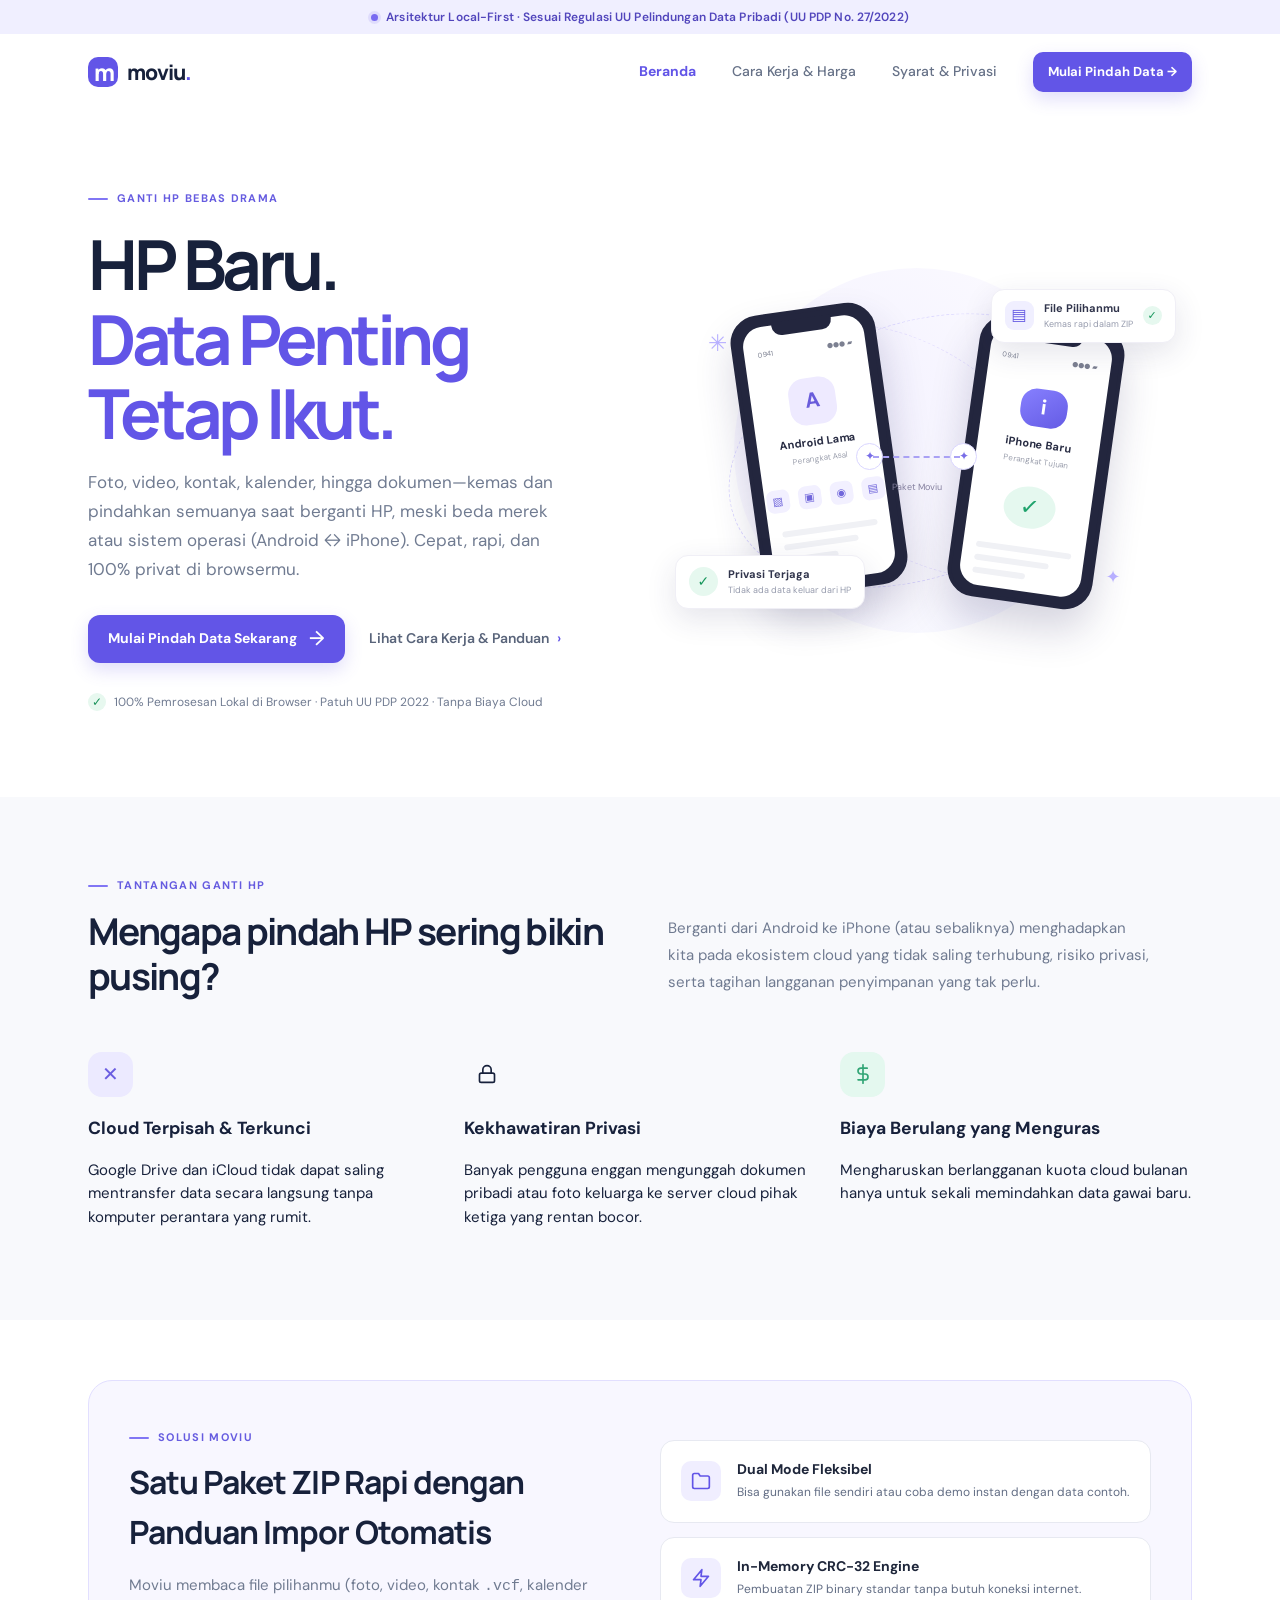
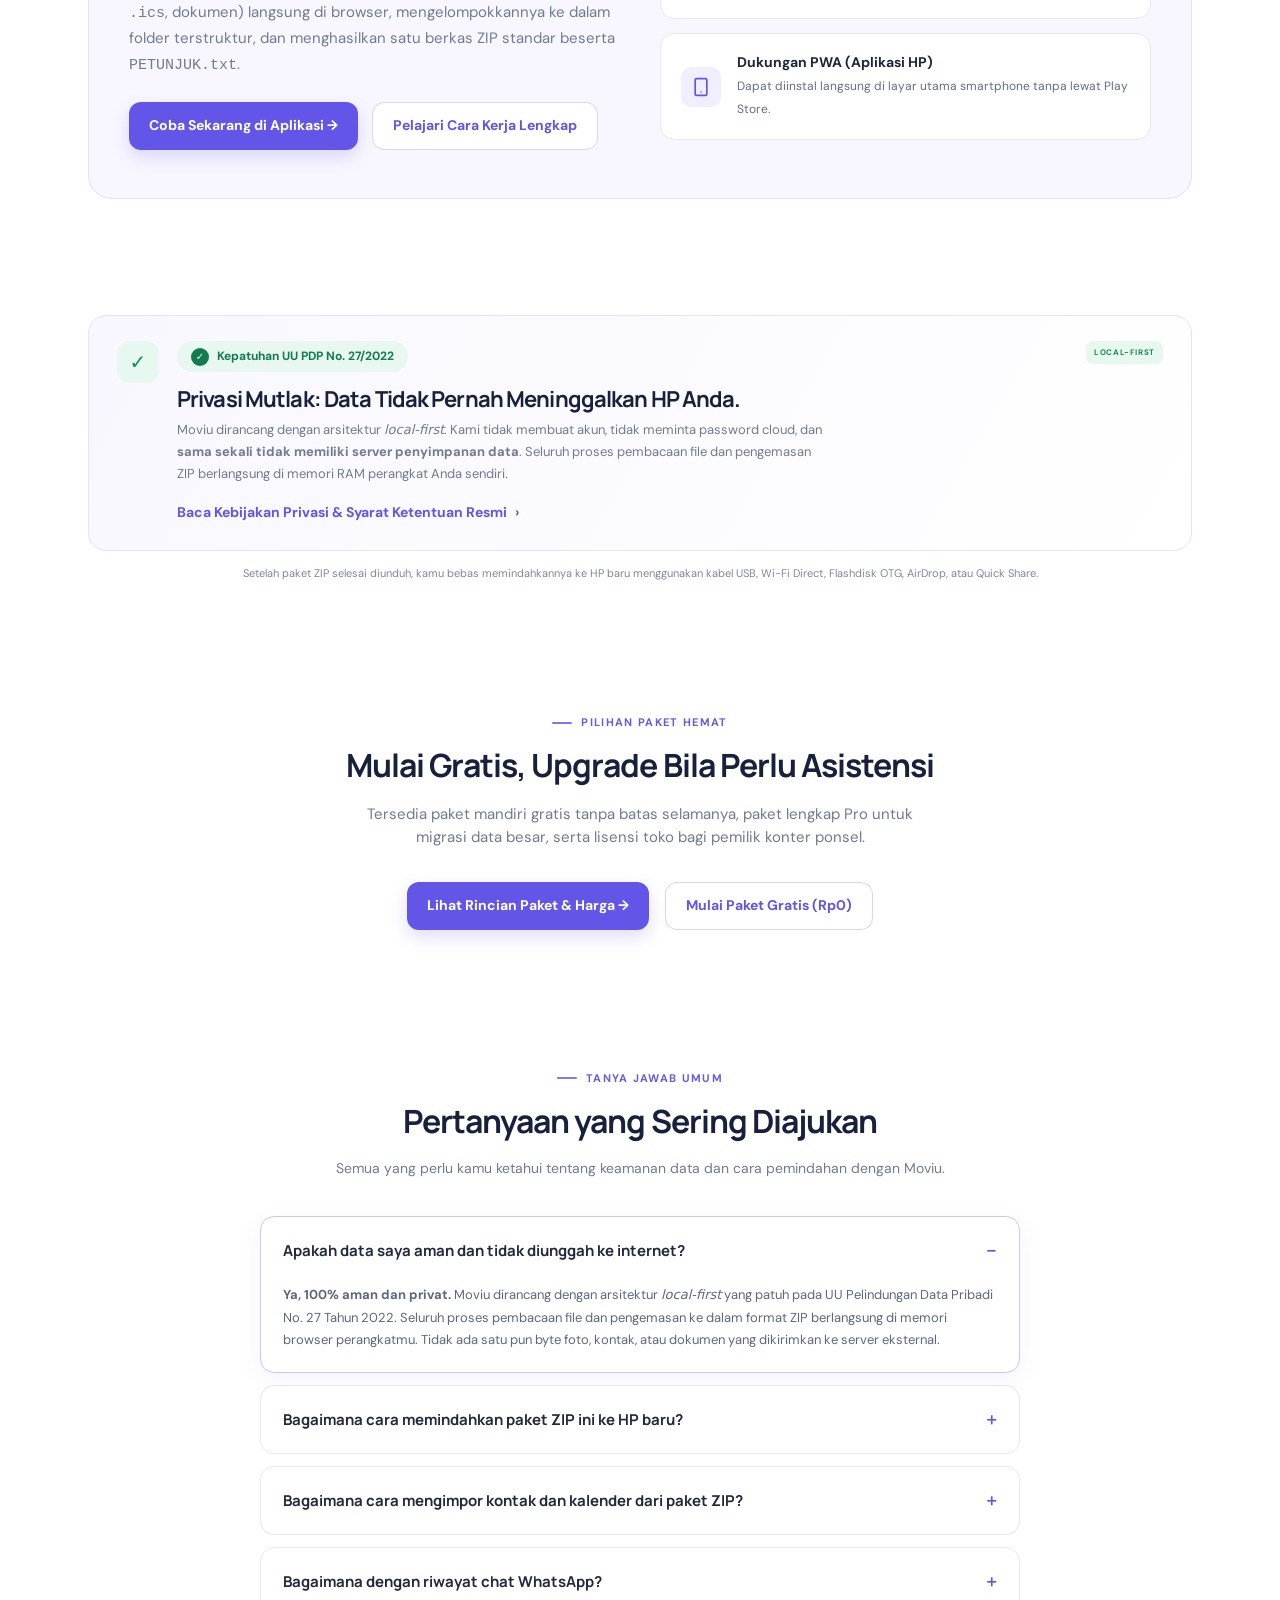
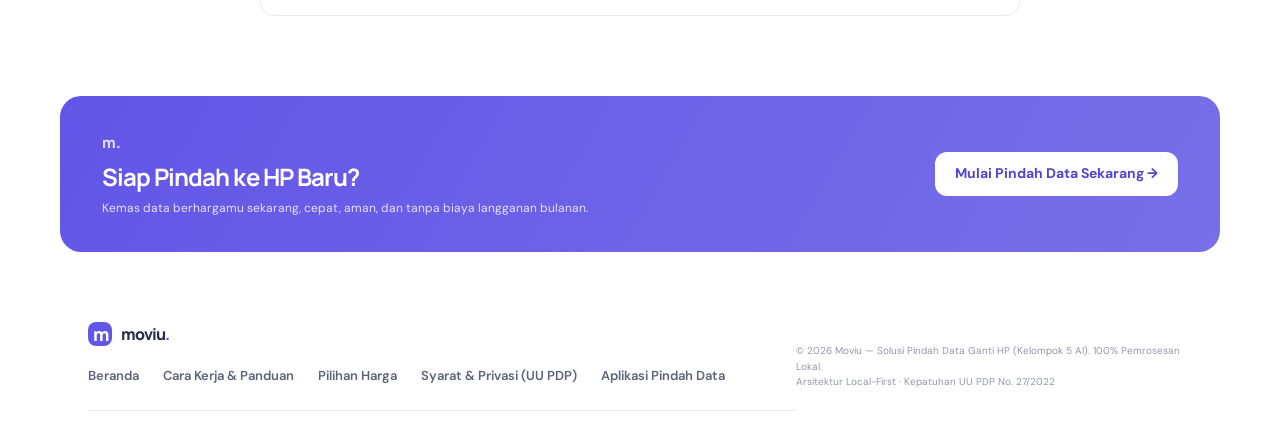
==== commit d6efe32c: "feat(moviu): restore hero art, remove all emojis (SVG icons), add admin dashboard" ====
--- a/moviu/index.html
+++ b/moviu/index.html
@@ -52,40 +52,32 @@
       </div>
 
       <!-- VISUAL MOCKUP HP -->
-      <div class="hero-art" aria-hidden="true">
+      <div class="hero-art" aria-label="Ilustrasi file dikemas untuk dipindahkan ke HP baru">
         <div class="art-orbit orbit-one"></div>
         <div class="art-orbit orbit-two"></div>
+
+        <div class="floating-chip chip-top">
+          <span class="chip-icon chip-purple">▤</span>
+          <span><b>File Pilihanmu</b><small>Kemas rapi dalam ZIP</small></span>
+          <span class="chip-check">✓</span>
+        </div>
 
         <!-- HP Lama -->
         <div class="phone phone-old">
           <div class="phone-notch"></div>
           <div class="phone-screen">
-            <div class="screen-top">
-              <span>09:41</span>
-              <span>🔋 85%</span>
-            </div>
-            <div class="screen-chip">HP LAMA</div>
-            <div class="screen-title">Pilih Berkas</div>
-            <div class="file-pill">
-              <span class="file-icon">👥</span>
-              <span>Kontak (.vcf)</span>
-            </div>
-            <div class="file-pill">
-              <span class="file-icon">📅</span>
-              <span>Kalender (.ics)</span>
-            </div>
-            <div class="file-pill">
-              <span class="file-icon">🖼</span>
-              <span>Foto &amp; Video</span>
-            </div>
-            <div class="screen-dots">
-              <span></span><span></span><span></span>
-            </div>
+            <div class="screen-top"><span>09:41</span><span>●●● ▰</span></div>
+            <div class="screen-avatar avatar-lilac">A</div>
+            <strong>Android Lama</strong>
+            <small>Perangkat Asal</small>
+            <div class="mini-data"><span>▧</span><span>▣</span><span>◉</span><span>▤</span></div>
+            <div class="mini-lines"><i></i><i></i><i></i></div>
           </div>
         </div>
 
         <!-- Path Antara 2 HP -->
         <div class="transfer-path">
+          <span class="path-icon">✦</span>
           <span class="path-line"></span>
           <span class="path-icon">✦</span>
           <small>Paket Moviu</small>
@@ -95,20 +87,21 @@
         <div class="phone phone-new">
           <div class="phone-notch"></div>
           <div class="phone-screen">
-            <div class="screen-top">
-              <span>09:42</span>
-              <span>🔋 100%</span>
-            </div>
-            <div class="screen-chip screen-chip-accent">HP BARU</div>
-            <div class="screen-title">Data Siap Impor</div>
-            <div class="success-box">
-              <div class="success-check">✓</div>
-              <strong>Paket ZIP Rapi</strong>
-              <span>Kontak &amp; media tersusun</span>
-            </div>
-            <div class="screen-btn">Selesai Impor</div>
-          </div>
-        </div>
+            <div class="screen-top"><span>09:41</span><span>●●● ▰</span></div>
+            <div class="screen-avatar avatar-blue">i</div>
+            <strong>iPhone Baru</strong>
+            <small>Perangkat Tujuan</small>
+            <div class="new-check">✓</div>
+            <div class="mini-lines"><i></i><i></i><i></i></div>
+          </div>
+        </div>
+
+        <div class="floating-chip chip-bottom">
+          <span class="round-success">✓</span>
+          <span><b>Privasi Terjaga</b><small>Tidak ada data keluar dari HP</small></span>
+        </div>
+        <span class="sparkle sparkle-a" aria-hidden="true">✳</span>
+        <span class="sparkle sparkle-b" aria-hidden="true">✦</span>
       </div>
     </section>
 
@@ -131,14 +124,18 @@
           </div>
         </article>
         <article class="feature-col">
-          <span class="feature-icon icon-blue">🔒</span>
+          <span class="feature-icon icon-blue">
+            <svg xmlns="http://www.w3.org/2000/svg" width="20" height="20" viewBox="0 0 24 24" fill="none" stroke="currentColor" stroke-width="2" stroke-linecap="round" stroke-linejoin="round" aria-hidden="true"><rect x="3" y="11" width="18" height="11" rx="2"/><path d="M7 11V7a5 5 0 0 1 10 0v4"/></svg>
+          </span>
           <div>
             <h3>Kekhawatiran Privasi</h3>
             <p>Banyak pengguna enggan mengunggah dokumen pribadi atau foto keluarga ke server cloud pihak ketiga yang rentan bocor.</p>
           </div>
         </article>
         <article class="feature-col">
-          <span class="feature-icon icon-mint">💸</span>
+          <span class="feature-icon icon-mint">
+            <svg xmlns="http://www.w3.org/2000/svg" width="20" height="20" viewBox="0 0 24 24" fill="none" stroke="currentColor" stroke-width="2" stroke-linecap="round" stroke-linejoin="round" aria-hidden="true"><line x1="12" y1="1" x2="12" y2="23"/><path d="M17 5H9.5a3.5 3.5 0 0 0 0 7h5a3.5 3.5 0 0 1 0 7H6"/></svg>
+          </span>
           <div>
             <h3>Biaya Berulang yang Menguras</h3>
             <p>Mengharuskan berlangganan kuota cloud bulanan hanya untuk sekali memindahkan data gawai baru.</p>
@@ -164,21 +161,27 @@
 
         <div style="display: grid; gap: 14px;">
           <div style="background: #fff; padding: 18px 20px; border-radius: 14px; border: 1px solid #e7e9f1; display: flex; align-items: center; gap: 16px;">
-            <span style="font-size: 24px;">📁</span>
+            <span style="display:flex;align-items:center;justify-content:center;width:40px;height:40px;background:#f0eeff;border-radius:10px;flex-shrink:0;">
+              <svg xmlns="http://www.w3.org/2000/svg" width="20" height="20" viewBox="0 0 24 24" fill="none" stroke="#6255e7" stroke-width="2" stroke-linecap="round" stroke-linejoin="round" aria-hidden="true"><path d="M22 19a2 2 0 0 1-2 2H4a2 2 0 0 1-2-2V5a2 2 0 0 1 2-2h5l2 3h9a2 2 0 0 1 2 2z"/></svg>
+            </span>
             <div>
               <strong style="display: block; font-size: 14px; color: #1e263a;">Dual Mode Fleksibel</strong>
               <span style="font-size: 12px; color: #626d84;">Bisa gunakan file sendiri atau coba demo instan dengan data contoh.</span>
             </div>
           </div>
           <div style="background: #fff; padding: 18px 20px; border-radius: 14px; border: 1px solid #e7e9f1; display: flex; align-items: center; gap: 16px;">
-            <span style="font-size: 24px;">⚡</span>
+            <span style="display:flex;align-items:center;justify-content:center;width:40px;height:40px;background:#f0eeff;border-radius:10px;flex-shrink:0;">
+              <svg xmlns="http://www.w3.org/2000/svg" width="20" height="20" viewBox="0 0 24 24" fill="none" stroke="#6255e7" stroke-width="2" stroke-linecap="round" stroke-linejoin="round" aria-hidden="true"><polygon points="13 2 3 14 12 14 11 22 21 10 12 10 13 2"/></svg>
+            </span>
             <div>
               <strong style="display: block; font-size: 14px; color: #1e263a;">In-Memory CRC-32 Engine</strong>
               <span style="font-size: 12px; color: #626d84;">Pembuatan ZIP binary standar tanpa butuh koneksi internet.</span>
             </div>
           </div>
           <div style="background: #fff; padding: 18px 20px; border-radius: 14px; border: 1px solid #e7e9f1; display: flex; align-items: center; gap: 16px;">
-            <span style="font-size: 24px;">📲</span>
+            <span style="display:flex;align-items:center;justify-content:center;width:40px;height:40px;background:#f0eeff;border-radius:10px;flex-shrink:0;">
+              <svg xmlns="http://www.w3.org/2000/svg" width="20" height="20" viewBox="0 0 24 24" fill="none" stroke="#6255e7" stroke-width="2" stroke-linecap="round" stroke-linejoin="round" aria-hidden="true"><rect x="5" y="2" width="14" height="20" rx="2"/><line x1="12" y1="18" x2="12" y2="18"/></svg>
+            </span>
             <div>
               <strong style="display: block; font-size: 14px; color: #1e263a;">Dukungan PWA (Aplikasi HP)</strong>
               <span style="font-size: 12px; color: #626d84;">Dapat diinstal langsung di layar utama smartphone tanpa lewat Play Store.</span>
